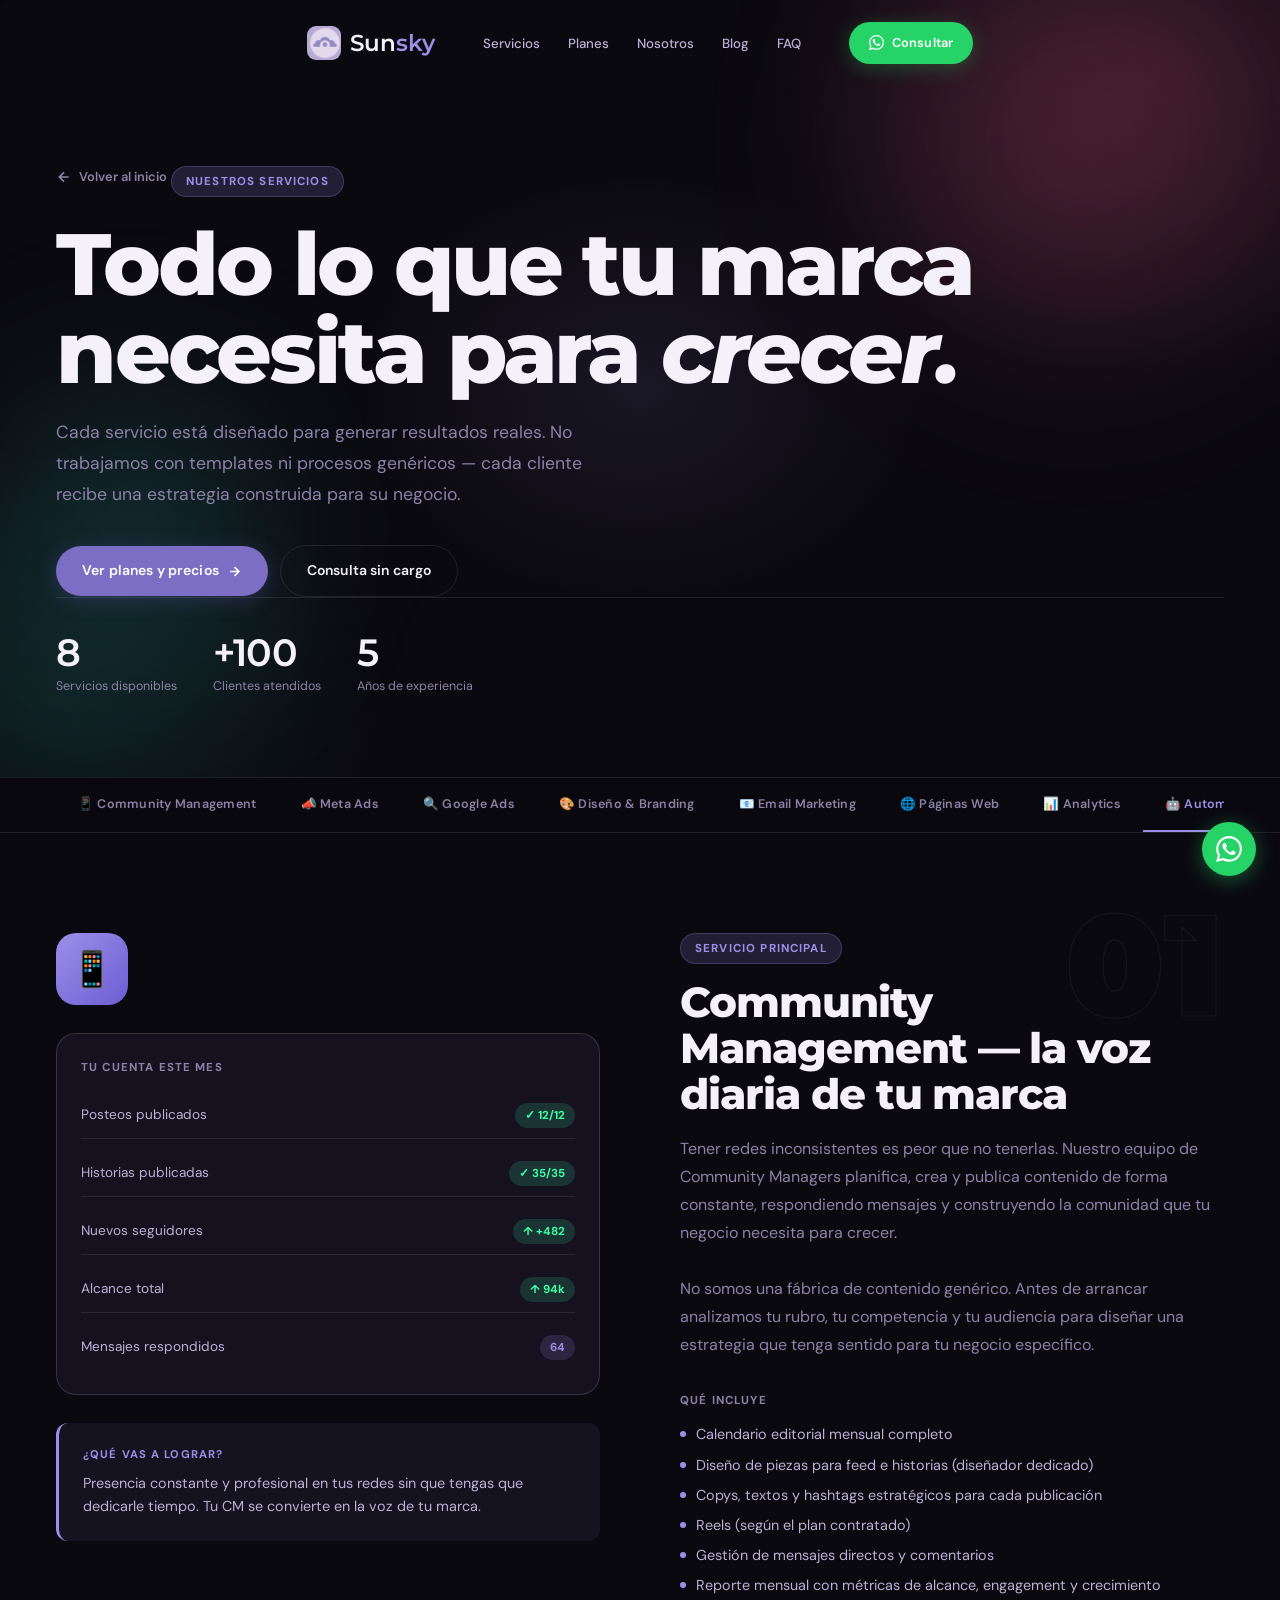
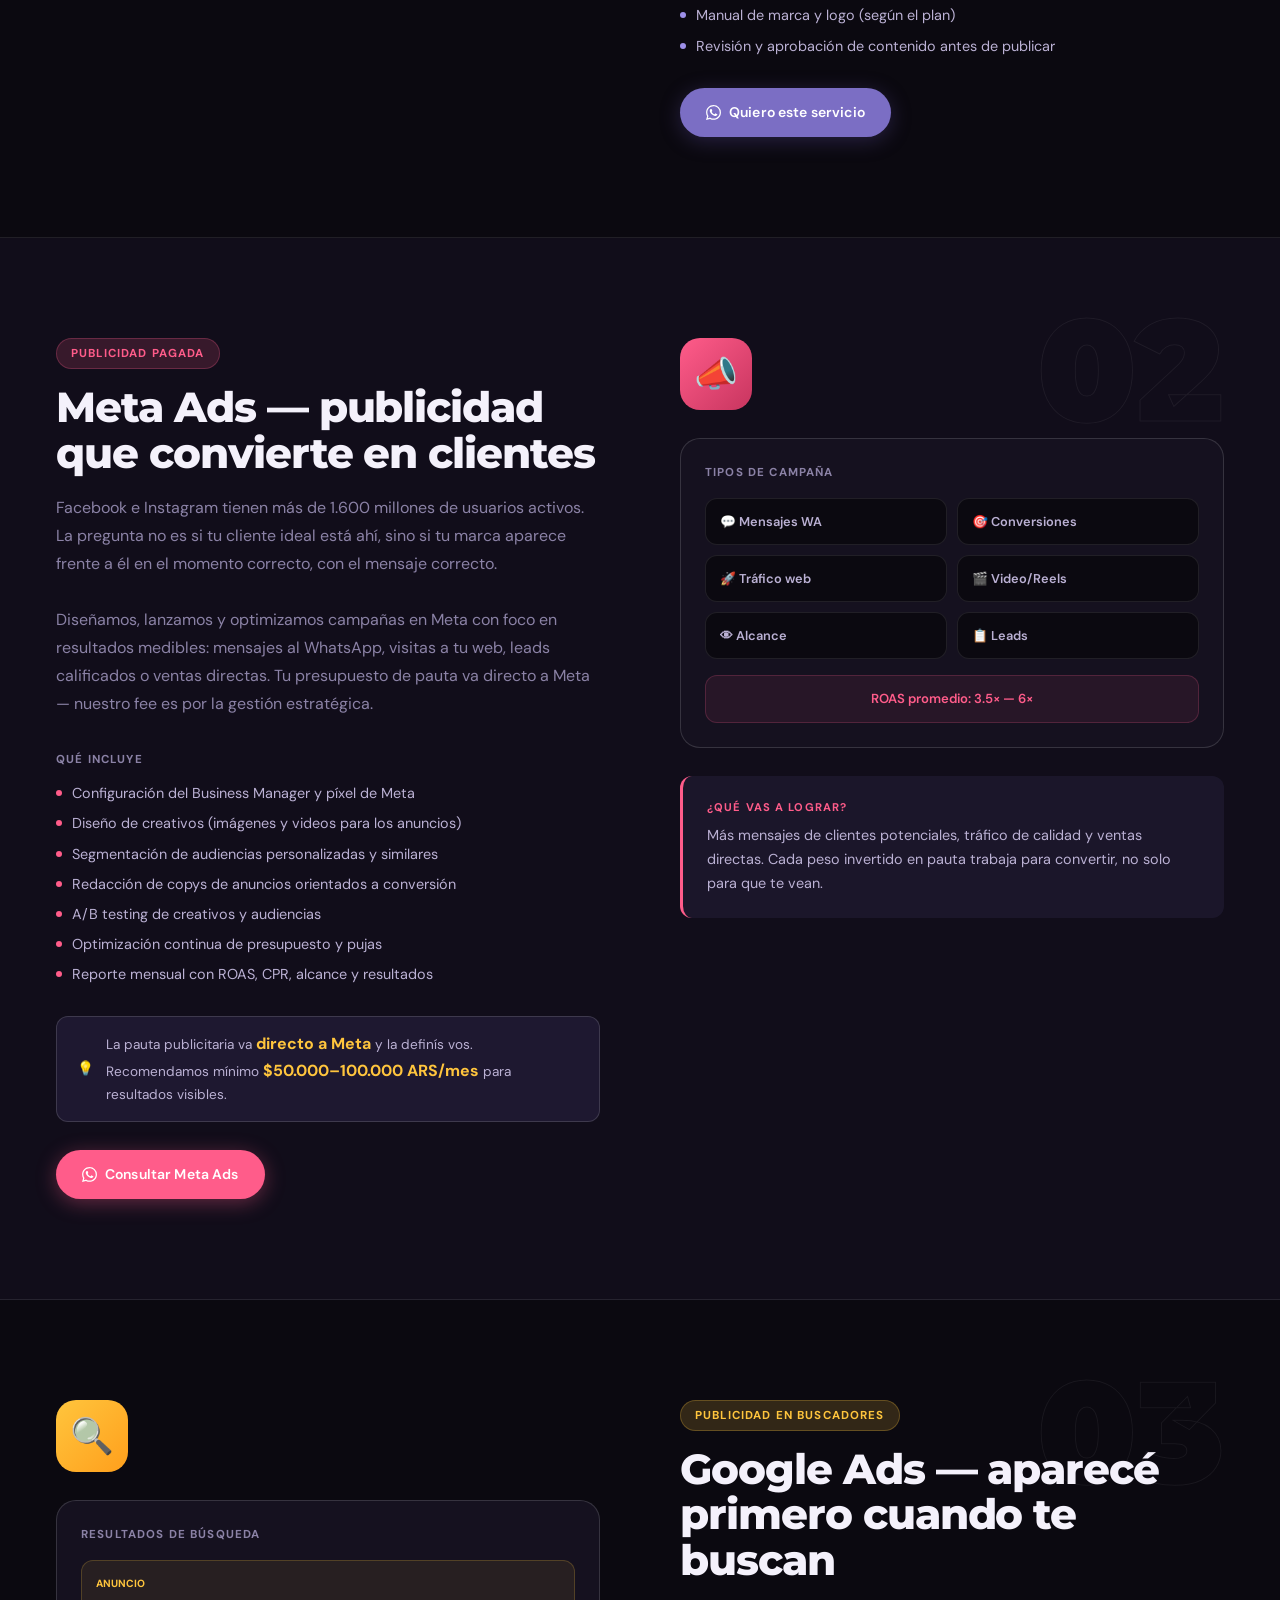
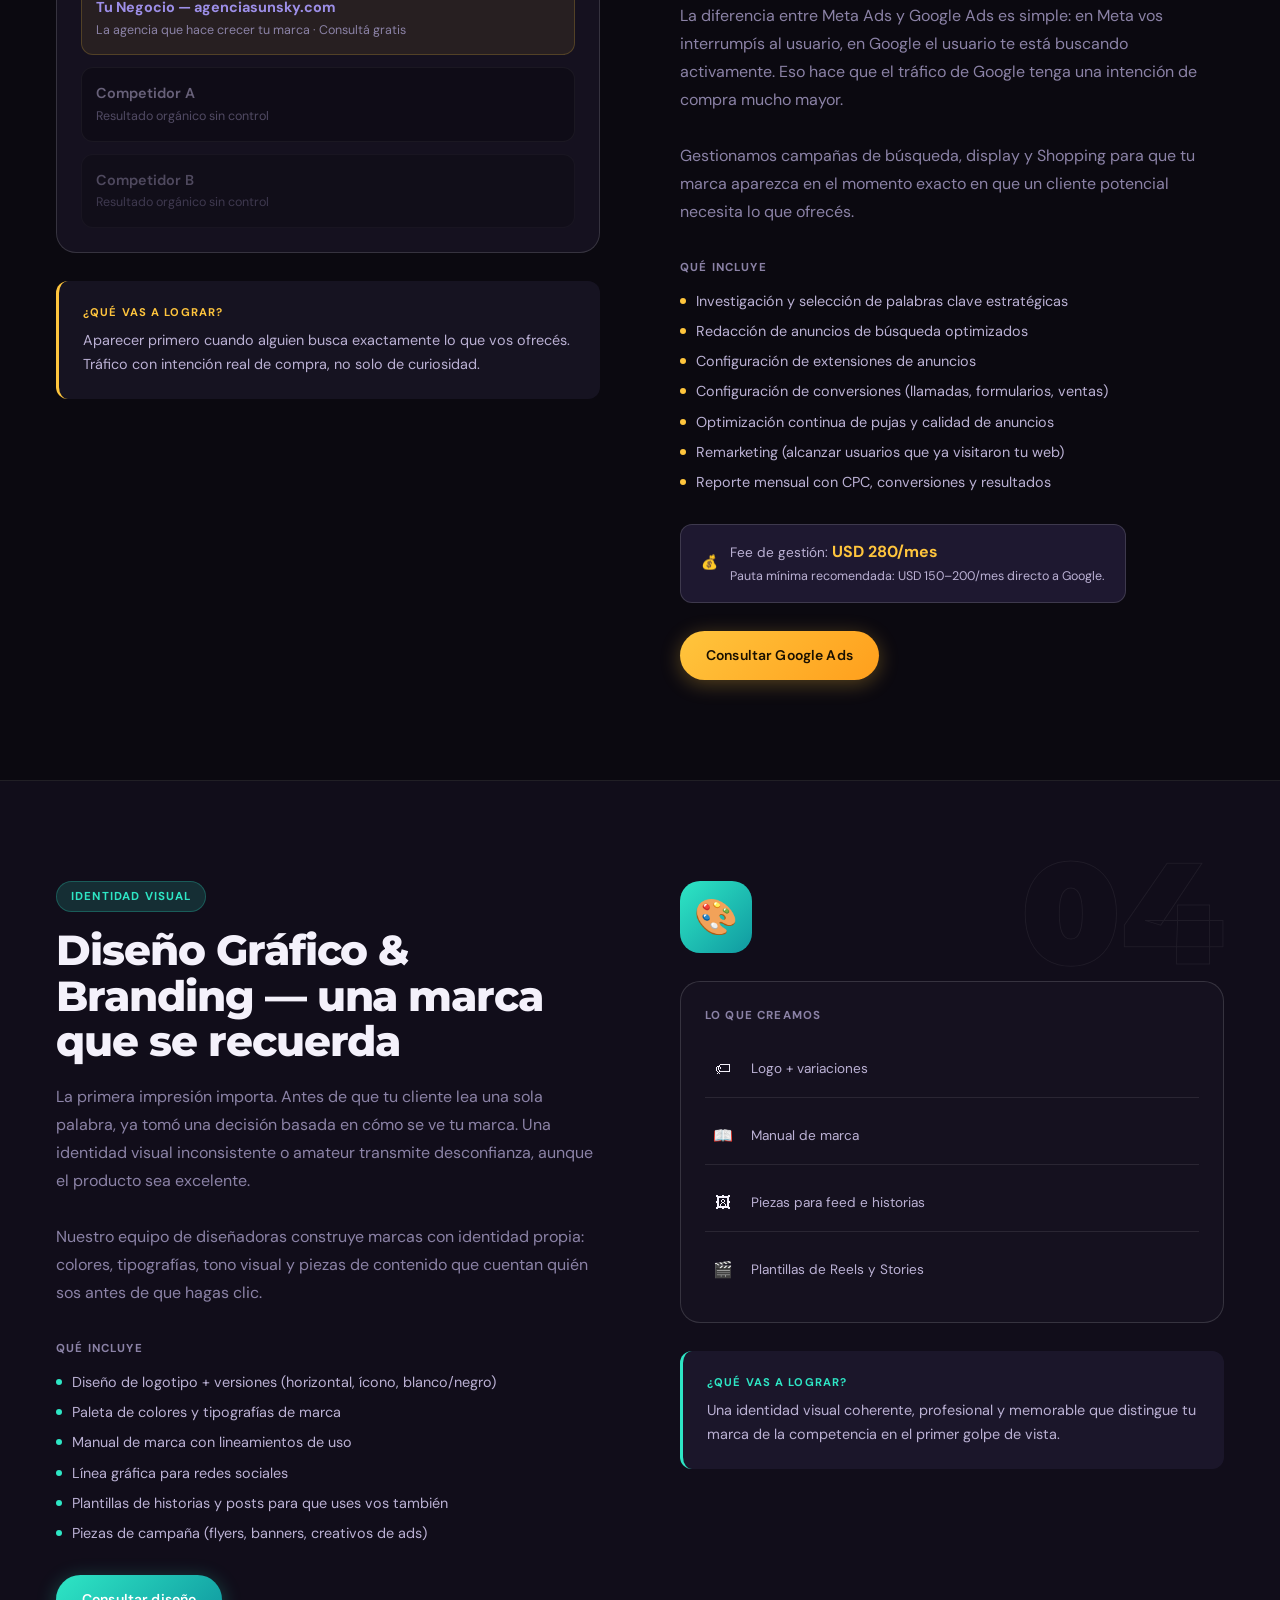
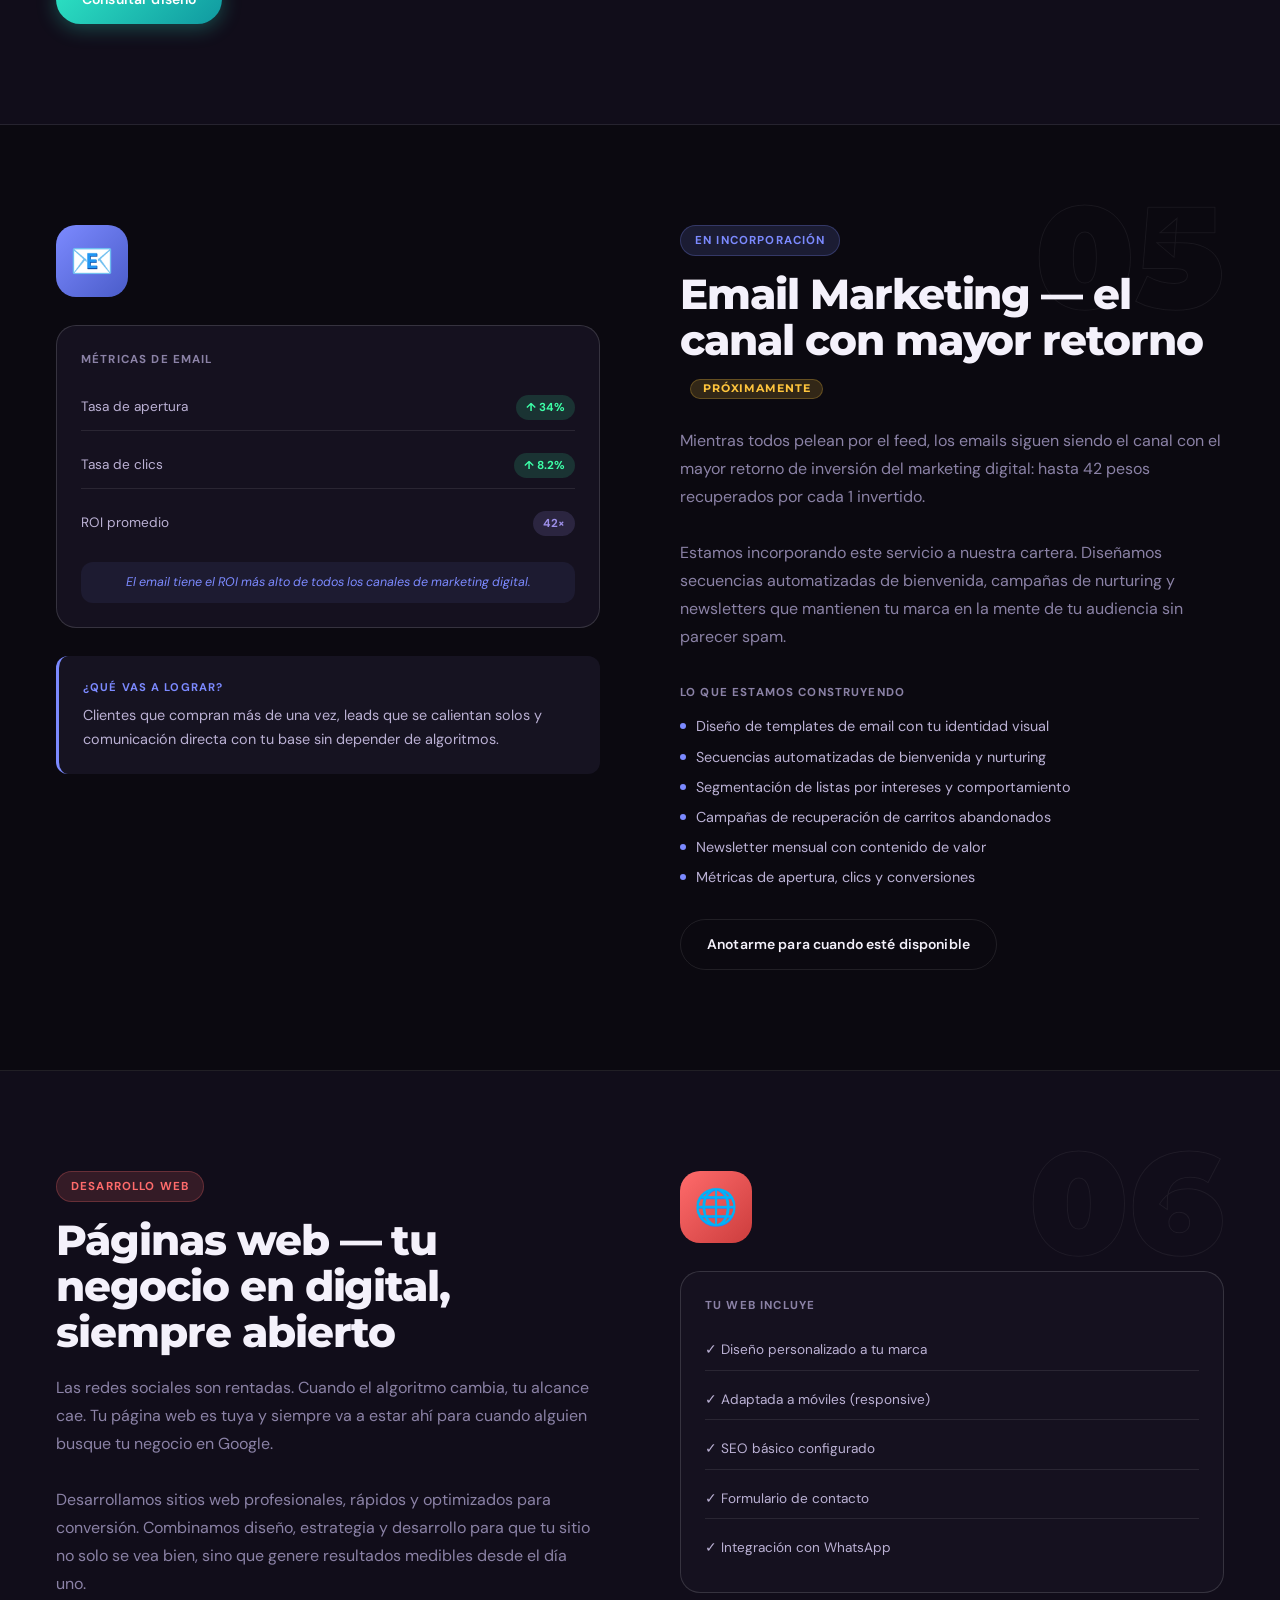
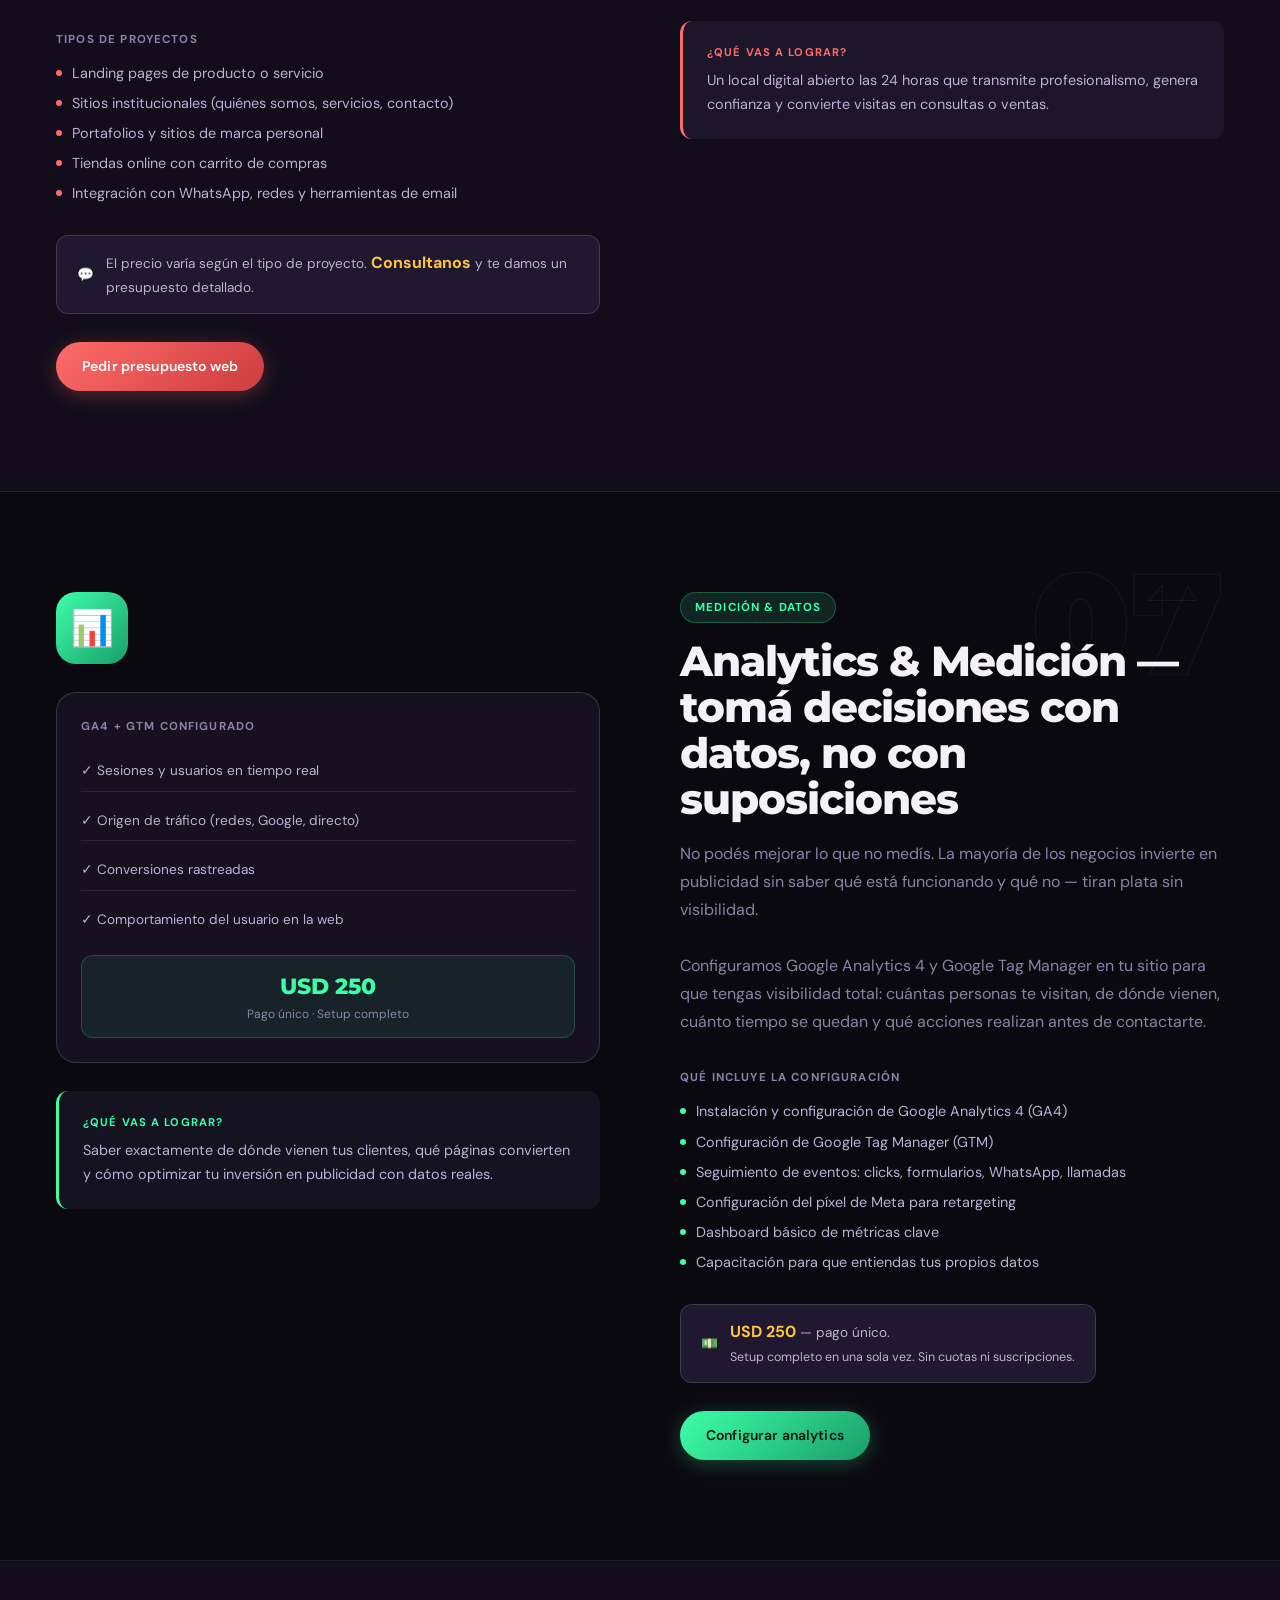
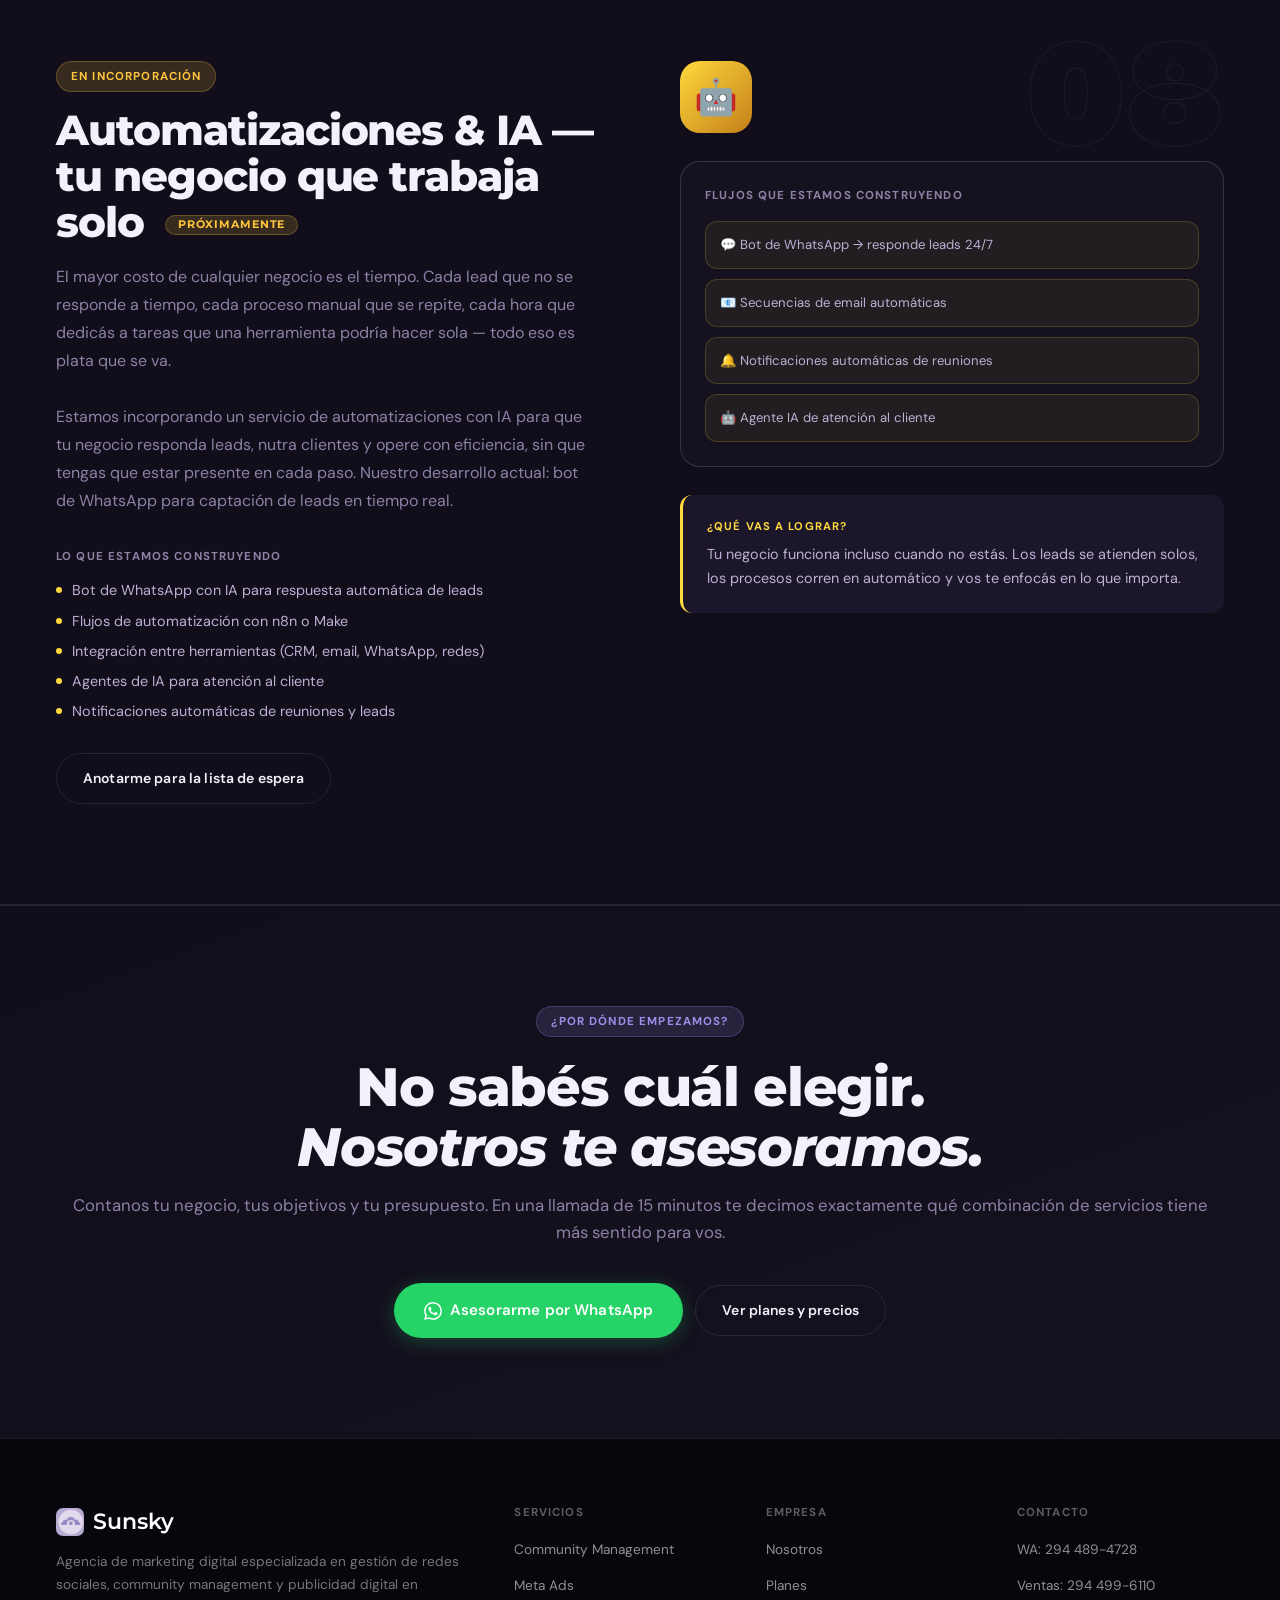
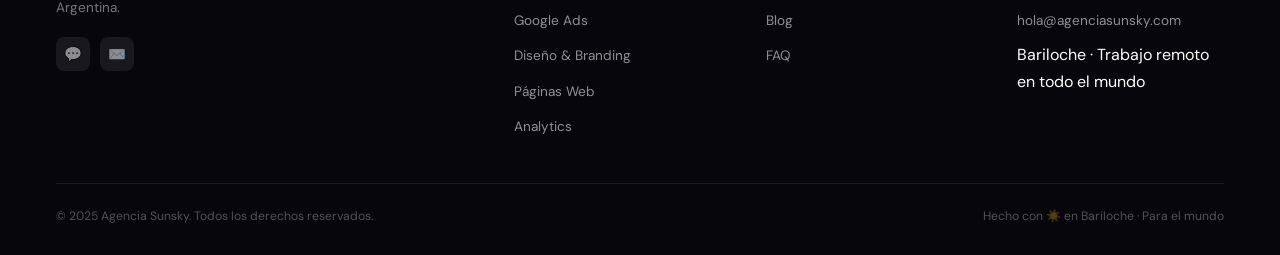
==== servicios/index.html @ 45b51a5e "Fix URL limpia: servicios.html → servicios/index.html Estructura de carpeta para que /servicios func" ====
<!DOCTYPE html>
<html lang="es">
<head>
  <meta charset="UTF-8">
  <meta name="viewport" content="width=device-width, initial-scale=1.0">
  <title>Servicios | Agencia Sunsky — Marketing Digital Argentina</title>

  <meta name="description" content="Conocé en detalle todos los servicios de Agencia Sunsky: Community Management, Meta Ads, Google Ads, Diseño Gráfico, Email Marketing, Páginas Web y más. Bariloche, Argentina.">
  <meta name="robots" content="index, follow">
  <meta name="theme-color" content="#0B0910">
  <link rel="canonical" href="https://agenciasunsky.com/servicios">

  <!-- Open Graph -->
  <meta property="og:title" content="Servicios | Agencia Sunsky">
  <meta property="og:description" content="Todo lo que tu marca necesita para crecer en digital: redes, publicidad, diseño, analytics y más.">
  <meta property="og:type" content="website">
  <meta property="og:url" content="https://agenciasunsky.com/servicios">

  <!-- Fuentes -->
  <link rel="preconnect" href="https://fonts.googleapis.com">
  <link rel="preconnect" href="https://fonts.gstatic.com" crossorigin>
  <link href="https://fonts.googleapis.com/css2?family=Montserrat:ital,wght@0,400;0,500;0,600;0,700;0,800;0,900;1,600;1,800&family=DM+Sans:opsz,wght@9..40,300;9..40,400;9..40,500;9..40,600;9..40,700&display=swap" rel="stylesheet">

  <!-- Estilos (mismo orden que index.html + servicios.css) -->
  <link rel="stylesheet" href="../css/variables.css">
  <link rel="stylesheet" href="../css/animations.css">
  <link rel="stylesheet" href="../css/components.css">
  <link rel="stylesheet" href="../css/layout.css">
  <link rel="stylesheet" href="../css/servicios.css">
</head>
<body>

  <div id="cursor"></div>


  <!-- ================================================
       NAV (igual al index)
  ================================================ -->
  <nav id="navbar" class="scrolled">
    <div class="container">
      <div class="nav-inner">

        <a href="/" class="nav-logo">
          <div class="nav-logo-icon">
            <img src="../assets/img/logo-icono.png" alt="Sunsky logo" width="34" height="34">
          </div>
          <span>Sun<em>sky</em></span>
        </a>

        <ul class="nav-links">
          <li><a href="/#servicios">Servicios</a></li>
          <li><a href="/#planes">Planes</a></li>
          <li><a href="/#nosotros">Nosotros</a></li>
          <li><a href="/#blog">Blog</a></li>
          <li><a href="/#faq">FAQ</a></li>
        </ul>

        <a href="https://wa.me/542944996110?text=Hola!%20Quiero%20consultar%20sobre%20los%20servicios%20de%20Sunsky."
           class="btn btn-wa btn-sm nav-cta">
          <svg width="15" height="15" viewBox="0 0 24 24" fill="currentColor" aria-hidden="true"><path d="M17.472 14.382c-.297-.149-1.758-.867-2.03-.967-.273-.099-.471-.148-.67.15-.197.297-.767.966-.94 1.164-.173.199-.347.223-.644.075-.297-.15-1.255-.463-2.39-1.475-.883-.788-1.48-1.761-1.653-2.059-.173-.297-.018-.458.13-.606.134-.133.298-.347.446-.52.149-.174.198-.298.298-.497.099-.198.05-.371-.025-.52-.075-.149-.669-1.612-.916-2.207-.242-.579-.487-.5-.669-.51-.173-.008-.371-.01-.57-.01-.198 0-.52.074-.792.372-.272.297-1.04 1.016-1.04 2.479 0 1.462 1.065 2.875 1.213 3.074.149.198 2.096 3.2 5.077 4.487.709.306 1.262.489 1.694.625.712.227 1.36.195 1.871.118.571-.085 1.758-.719 2.006-1.413.248-.694.248-1.289.173-1.413-.074-.124-.272-.198-.57-.347m-5.421 7.403h-.004a9.87 9.87 0 01-5.031-1.378l-.361-.214-3.741.982.998-3.648-.235-.374a9.86 9.86 0 01-1.51-5.26c.001-5.45 4.436-9.884 9.888-9.884 2.64 0 5.122 1.03 6.988 2.898a9.825 9.825 0 012.893 6.994c-.003 5.45-4.437 9.884-9.885 9.884m8.413-18.297A11.815 11.815 0 0012.05 0C5.495 0 .16 5.335.157 11.892c0 2.096.547 4.142 1.588 5.945L.057 24l6.305-1.654a11.882 11.882 0 005.683 1.448h.005c6.554 0 11.89-5.335 11.893-11.893a11.821 11.821 0 00-3.48-8.413z"/></svg>
          Consultar
        </a>

        <button class="hamburger" id="hamburger" aria-label="Abrir menú">
          <span></span><span></span><span></span>
        </button>

      </div>
    </div>
  </nav>

  <div class="mobile-menu" id="mobileMenu">
    <a href="/#servicios" onclick="closeMobile()">Servicios</a>
    <a href="/#planes"    onclick="closeMobile()">Planes</a>
    <a href="/#nosotros"  onclick="closeMobile()">Nosotros</a>
    <a href="/#blog"      onclick="closeMobile()">Blog</a>
    <a href="/#faq"       onclick="closeMobile()">FAQ</a>
    <a href="https://wa.me/542944996110" class="btn btn-wa" style="justify-content:center;margin-top:8px;">WhatsApp</a>
  </div>


  <!-- ================================================
       HERO DE SERVICIOS
  ================================================ -->
  <section class="servicios-hero">
    <div class="servicios-hero-mesh"></div>
    <div class="orb orb-a"></div>
    <div class="orb orb-b"></div>

    <div class="container">
      <a href="/" class="servicios-hero-back">
        <svg width="16" height="16" viewBox="0 0 24 24" fill="none" stroke="currentColor" stroke-width="2.5"><path d="M19 12H5M12 19l-7-7 7-7"/></svg>
        Volver al inicio
      </a>

      <span class="tag tag-purple reveal">Nuestros servicios</span>
      <h1 class="reveal d1">
        Todo lo que tu marca<br>
        necesita para <em>crecer.</em>
      </h1>
      <p class="reveal d2">
        Cada servicio está diseñado para generar resultados reales. No trabajamos con templates ni procesos genéricos — cada cliente recibe una estrategia construida para su negocio.
      </p>
      <div class="hero-actions reveal d3">
        <a href="/#planes" class="btn btn-primary">
          Ver planes y precios
          <svg width="15" height="15" viewBox="0 0 24 24" fill="none" stroke="currentColor" stroke-width="2.5"><path d="M5 12h14M12 5l7 7-7 7"/></svg>
        </a>
        <a href="https://wa.me/542944996110?text=Hola!%20Quiero%20consultar%20sobre%20los%20servicios%20de%20Sunsky."
           class="btn btn-ghost">Consulta sin cargo</a>
      </div>

      <div class="servicios-hero-stats reveal d4">
        <div>
          <div class="stat-num serif">8</div>
          <div class="stat-label">Servicios disponibles</div>
        </div>
        <div>
          <div class="stat-num serif">+100</div>
          <div class="stat-label">Clientes atendidos</div>
        </div>
        <div>
          <div class="stat-num serif">5</div>
          <div class="stat-label">Años de experiencia</div>
        </div>
      </div>
    </div>
  </section>


  <!-- ================================================
       NAV STICKY DE SERVICIOS
  ================================================ -->
  <div class="servicios-nav" id="serviciosNav">
    <div class="container">
      <div class="servicios-nav-inner">
        <a href="#community-management" class="s-nav-link active">📱 Community Management</a>
        <a href="#meta-ads"             class="s-nav-link">📣 Meta Ads</a>
        <a href="#google-ads"           class="s-nav-link">🔍 Google Ads</a>
        <a href="#diseno"               class="s-nav-link">🎨 Diseño & Branding</a>
        <a href="#email-marketing"      class="s-nav-link">📧 Email Marketing</a>
        <a href="#paginas-web"          class="s-nav-link">🌐 Páginas Web</a>
        <a href="#analytics"            class="s-nav-link">📊 Analytics</a>
        <a href="#automatizaciones"     class="s-nav-link">🤖 Automatizaciones</a>
      </div>
    </div>
  </div>


  <!-- ================================================
       01 — COMMUNITY MANAGEMENT
  ================================================ -->
  <section class="servicio-section" id="community-management">
    <div class="servicio-num">01</div>
    <div class="container">
      <div class="servicio-grid">

        <!-- Visual izquierda -->
        <div class="servicio-visual reveal">
          <div class="servicio-icon-wrap icon-cm">📱</div>

          <!-- Mini dashboard decorativo -->
          <div style="background:var(--surface);border:1px solid var(--border-2);border-radius:var(--r);padding:24px;margin-top:0;">
            <div style="font-size:.72rem;font-weight:700;letter-spacing:.1em;text-transform:uppercase;color:var(--soft);margin-bottom:16px;">Tu cuenta este mes</div>
            <div style="display:flex;flex-direction:column;gap:12px;">
              <div style="display:flex;justify-content:space-between;align-items:center;padding:10px 0;border-bottom:1px solid var(--border);">
                <span style="font-size:.85rem;color:var(--mid);">Posteos publicados</span>
                <span class="badge badge-green">✓ 12/12</span>
              </div>
              <div style="display:flex;justify-content:space-between;align-items:center;padding:10px 0;border-bottom:1px solid var(--border);">
                <span style="font-size:.85rem;color:var(--mid);">Historias publicadas</span>
                <span class="badge badge-green">✓ 35/35</span>
              </div>
              <div style="display:flex;justify-content:space-between;align-items:center;padding:10px 0;border-bottom:1px solid var(--border);">
                <span style="font-size:.85rem;color:var(--mid);">Nuevos seguidores</span>
                <span class="badge badge-green">↑ +482</span>
              </div>
              <div style="display:flex;justify-content:space-between;align-items:center;padding:10px 0;border-bottom:1px solid var(--border);">
                <span style="font-size:.85rem;color:var(--mid);">Alcance total</span>
                <span class="badge badge-green">↑ 94k</span>
              </div>
              <div style="display:flex;justify-content:space-between;align-items:center;padding:10px 0;">
                <span style="font-size:.85rem;color:var(--mid);">Mensajes respondidos</span>
                <span class="badge badge-purple">64</span>
              </div>
            </div>
          </div>

          <div class="servicio-resultado">
            <div class="sr-label">¿Qué vas a lograr?</div>
            <p>Presencia constante y profesional en tus redes sin que tengas que dedicarle tiempo. Tu CM se convierte en la voz de tu marca.</p>
          </div>
        </div>

        <!-- Contenido derecha -->
        <div class="servicio-content reveal d1">
          <span class="tag tag-purple servicio-tag">Servicio principal</span>
          <h2>Community Management — la voz diaria de tu marca</h2>
          <p class="servicio-desc">
            Tener redes inconsistentes es peor que no tenerlas. Nuestro equipo de Community Managers planifica, crea y publica contenido de forma constante, respondiendo mensajes y construyendo la comunidad que tu negocio necesita para crecer.
            <br><br>
            No somos una fábrica de contenido genérico. Antes de arrancar analizamos tu rubro, tu competencia y tu audiencia para diseñar una estrategia que tenga sentido para tu negocio específico.
          </p>

          <div class="servicio-incluye">
            <h4>Qué incluye</h4>
            <ul class="incluye-list">
              <li class="incluye-item"><div class="incluye-dot" style="background:var(--purple);"></div>Calendario editorial mensual completo</li>
              <li class="incluye-item"><div class="incluye-dot" style="background:var(--purple);"></div>Diseño de piezas para feed e historias (diseñador dedicado)</li>
              <li class="incluye-item"><div class="incluye-dot" style="background:var(--purple);"></div>Copys, textos y hashtags estratégicos para cada publicación</li>
              <li class="incluye-item"><div class="incluye-dot" style="background:var(--purple);"></div>Reels (según el plan contratado)</li>
              <li class="incluye-item"><div class="incluye-dot" style="background:var(--purple);"></div>Gestión de mensajes directos y comentarios</li>
              <li class="incluye-item"><div class="incluye-dot" style="background:var(--purple);"></div>Reporte mensual con métricas de alcance, engagement y crecimiento</li>
              <li class="incluye-item"><div class="incluye-dot" style="background:var(--purple);"></div>Manual de marca y logo (según el plan)</li>
              <li class="incluye-item"><div class="incluye-dot" style="background:var(--purple);"></div>Revisión y aprobación de contenido antes de publicar</li>
            </ul>
          </div>

          <a href="https://wa.me/542944996110?text=Hola!%20Me%20interesa%20el%20servicio%20de%20Community%20Management.%20%C2%BFPodemos%20hablar%3F"
             class="btn btn-primary">
            <svg width="15" height="15" viewBox="0 0 24 24" fill="currentColor"><path d="M17.472 14.382c-.297-.149-1.758-.867-2.03-.967-.273-.099-.471-.148-.67.15-.197.297-.767.966-.94 1.164-.173.199-.347.223-.644.075-.297-.15-1.255-.463-2.39-1.475-.883-.788-1.48-1.761-1.653-2.059-.173-.297-.018-.458.13-.606.134-.133.298-.347.446-.52.149-.174.198-.298.298-.497.099-.198.05-.371-.025-.52-.075-.149-.669-1.612-.916-2.207-.242-.579-.487-.5-.669-.51-.173-.008-.371-.01-.57-.01-.198 0-.52.074-.792.372-.272.297-1.04 1.016-1.04 2.479 0 1.462 1.065 2.875 1.213 3.074.149.198 2.096 3.2 5.077 4.487.709.306 1.262.489 1.694.625.712.227 1.36.195 1.871.118.571-.085 1.758-.719 2.006-1.413.248-.694.248-1.289.173-1.413-.074-.124-.272-.198-.57-.347m-5.421 7.403h-.004a9.87 9.87 0 01-5.031-1.378l-.361-.214-3.741.982.998-3.648-.235-.374a9.86 9.86 0 01-1.51-5.26c.001-5.45 4.436-9.884 9.888-9.884 2.64 0 5.122 1.03 6.988 2.898a9.825 9.825 0 012.893 6.994c-.003 5.45-4.437 9.884-9.885 9.884m8.413-18.297A11.815 11.815 0 0012.05 0C5.495 0 .16 5.335.157 11.892c0 2.096.547 4.142 1.588 5.945L.057 24l6.305-1.654a11.882 11.882 0 005.683 1.448h.005c6.554 0 11.89-5.335 11.893-11.893a11.821 11.821 0 00-3.48-8.413z"/></svg>
            Quiero este servicio
          </a>
        </div>
      </div>
    </div>
  </section>


  <!-- ================================================
       02 — META ADS
  ================================================ -->
  <section class="servicio-section" id="meta-ads" style="background:var(--bg-2);">
    <div class="servicio-num">02</div>
    <div class="container">
      <div class="servicio-grid reverse">

        <div class="servicio-visual reveal">
          <div class="servicio-icon-wrap icon-meta">📣</div>

          <!-- Tipos de campañas decorativo -->
          <div style="background:var(--surface);border:1px solid var(--border-2);border-radius:var(--r);padding:24px;">
            <div style="font-size:.72rem;font-weight:700;letter-spacing:.1em;text-transform:uppercase;color:var(--soft);margin-bottom:16px;">Tipos de campaña</div>
            <div style="display:grid;grid-template-columns:1fr 1fr;gap:10px;">
              <div style="padding:12px 14px;background:var(--bg);border:1px solid var(--border);border-radius:var(--rs);font-size:.8rem;font-weight:600;color:var(--mid);">💬 Mensajes WA</div>
              <div style="padding:12px 14px;background:var(--bg);border:1px solid var(--border);border-radius:var(--rs);font-size:.8rem;font-weight:600;color:var(--mid);">🎯 Conversiones</div>
              <div style="padding:12px 14px;background:var(--bg);border:1px solid var(--border);border-radius:var(--rs);font-size:.8rem;font-weight:600;color:var(--mid);">🚀 Tráfico web</div>
              <div style="padding:12px 14px;background:var(--bg);border:1px solid var(--border);border-radius:var(--rs);font-size:.8rem;font-weight:600;color:var(--mid);">🎬 Video/Reels</div>
              <div style="padding:12px 14px;background:var(--bg);border:1px solid var(--border);border-radius:var(--rs);font-size:.8rem;font-weight:600;color:var(--mid);">👁 Alcance</div>
              <div style="padding:12px 14px;background:var(--bg);border:1px solid var(--border);border-radius:var(--rs);font-size:.8rem;font-weight:600;color:var(--mid);">📋 Leads</div>
            </div>
            <div style="margin-top:16px;padding:12px;background:rgba(255,92,138,.08);border:1px solid rgba(255,92,138,.2);border-radius:var(--rs);font-size:.82rem;color:var(--rose);text-align:center;font-weight:600;">ROAS promedio: 3.5× — 6×</div>
          </div>

          <div class="servicio-resultado" style="border-left-color:var(--rose);">
            <div class="sr-label" style="color:var(--rose);">¿Qué vas a lograr?</div>
            <p>Más mensajes de clientes potenciales, tráfico de calidad y ventas directas. Cada peso invertido en pauta trabaja para convertir, no solo para que te vean.</p>
          </div>
        </div>

        <div class="servicio-content reveal d1">
          <span class="tag tag-rose servicio-tag">Publicidad pagada</span>
          <h2>Meta Ads — publicidad que convierte en clientes</h2>
          <p class="servicio-desc">
            Facebook e Instagram tienen más de 1.600 millones de usuarios activos. La pregunta no es si tu cliente ideal está ahí, sino si tu marca aparece frente a él en el momento correcto, con el mensaje correcto.
            <br><br>
            Diseñamos, lanzamos y optimizamos campañas en Meta con foco en resultados medibles: mensajes al WhatsApp, visitas a tu web, leads calificados o ventas directas. Tu presupuesto de pauta va directo a Meta — nuestro fee es por la gestión estratégica.
          </p>

          <div class="servicio-incluye">
            <h4>Qué incluye</h4>
            <ul class="incluye-list">
              <li class="incluye-item"><div class="incluye-dot" style="background:var(--rose);"></div>Configuración del Business Manager y píxel de Meta</li>
              <li class="incluye-item"><div class="incluye-dot" style="background:var(--rose);"></div>Diseño de creativos (imágenes y videos para los anuncios)</li>
              <li class="incluye-item"><div class="incluye-dot" style="background:var(--rose);"></div>Segmentación de audiencias personalizadas y similares</li>
              <li class="incluye-item"><div class="incluye-dot" style="background:var(--rose);"></div>Redacción de copys de anuncios orientados a conversión</li>
              <li class="incluye-item"><div class="incluye-dot" style="background:var(--rose);"></div>A/B testing de creativos y audiencias</li>
              <li class="incluye-item"><div class="incluye-dot" style="background:var(--rose);"></div>Optimización continua de presupuesto y pujas</li>
              <li class="incluye-item"><div class="incluye-dot" style="background:var(--rose);"></div>Reporte mensual con ROAS, CPR, alcance y resultados</li>
            </ul>
          </div>

          <div class="servicio-precio">
            <span>💡</span>
            <span>La pauta publicitaria va <strong>directo a Meta</strong> y la definís vos. Recomendamos mínimo <strong>$50.000–100.000 ARS/mes</strong> para resultados visibles.</span>
          </div>

          <a href="https://wa.me/542944996110?text=Hola!%20Quiero%20consultar%20sobre%20Meta%20Ads%20con%20Sunsky."
             class="btn btn-primary" style="background:var(--rose);box-shadow:0 4px 20px rgba(255,92,138,.35);">
            <svg width="15" height="15" viewBox="0 0 24 24" fill="currentColor"><path d="M17.472 14.382c-.297-.149-1.758-.867-2.03-.967-.273-.099-.471-.148-.67.15-.197.297-.767.966-.94 1.164-.173.199-.347.223-.644.075-.297-.15-1.255-.463-2.39-1.475-.883-.788-1.48-1.761-1.653-2.059-.173-.297-.018-.458.13-.606.134-.133.298-.347.446-.52.149-.174.198-.298.298-.497.099-.198.05-.371-.025-.52-.075-.149-.669-1.612-.916-2.207-.242-.579-.487-.5-.669-.51-.173-.008-.371-.01-.57-.01-.198 0-.52.074-.792.372-.272.297-1.04 1.016-1.04 2.479 0 1.462 1.065 2.875 1.213 3.074.149.198 2.096 3.2 5.077 4.487.709.306 1.262.489 1.694.625.712.227 1.36.195 1.871.118.571-.085 1.758-.719 2.006-1.413.248-.694.248-1.289.173-1.413-.074-.124-.272-.198-.57-.347m-5.421 7.403h-.004a9.87 9.87 0 01-5.031-1.378l-.361-.214-3.741.982.998-3.648-.235-.374a9.86 9.86 0 01-1.51-5.26c.001-5.45 4.436-9.884 9.888-9.884 2.64 0 5.122 1.03 6.988 2.898a9.825 9.825 0 012.893 6.994c-.003 5.45-4.437 9.884-9.885 9.884m8.413-18.297A11.815 11.815 0 0012.05 0C5.495 0 .16 5.335.157 11.892c0 2.096.547 4.142 1.588 5.945L.057 24l6.305-1.654a11.882 11.882 0 005.683 1.448h.005c6.554 0 11.89-5.335 11.893-11.893a11.821 11.821 0 00-3.48-8.413z"/></svg>
            Consultar Meta Ads
          </a>
        </div>
      </div>
    </div>
  </section>


  <!-- ================================================
       03 — GOOGLE ADS
  ================================================ -->
  <section class="servicio-section" id="google-ads">
    <div class="servicio-num">03</div>
    <div class="container">
      <div class="servicio-grid">

        <div class="servicio-visual reveal">
          <div class="servicio-icon-wrap icon-google">🔍</div>

          <div style="background:var(--surface);border:1px solid var(--border-2);border-radius:var(--r);padding:24px;">
            <div style="font-size:.72rem;font-weight:700;letter-spacing:.1em;text-transform:uppercase;color:var(--soft);margin-bottom:16px;">Resultados de búsqueda</div>
            <div style="display:flex;flex-direction:column;gap:12px;">
              <div style="padding:14px;background:rgba(255,197,61,.08);border:1px solid rgba(255,197,61,.2);border-radius:var(--rs);">
                <div style="font-size:.65rem;color:var(--gold);font-weight:700;margin-bottom:4px;">ANUNCIO</div>
                <div style="font-size:.9rem;font-weight:700;color:var(--purple);">Tu Negocio — agenciasunsky.com</div>
                <div style="font-size:.78rem;color:var(--soft);margin-top:2px);">La agencia que hace crecer tu marca · Consultá gratis</div>
              </div>
              <div style="padding:14px;background:var(--bg);border:1px solid var(--border);border-radius:var(--rs);opacity:.5;">
                <div style="font-size:.9rem;font-weight:600;color:var(--mid);">Competidor A</div>
                <div style="font-size:.78rem;color:var(--soft);">Resultado orgánico sin control</div>
              </div>
              <div style="padding:14px;background:var(--bg);border:1px solid var(--border);border-radius:var(--rs);opacity:.35;">
                <div style="font-size:.9rem;font-weight:600;color:var(--mid);">Competidor B</div>
                <div style="font-size:.78rem;color:var(--soft);">Resultado orgánico sin control</div>
              </div>
            </div>
          </div>

          <div class="servicio-resultado" style="border-left-color:var(--gold);">
            <div class="sr-label" style="color:var(--gold);">¿Qué vas a lograr?</div>
            <p>Aparecer primero cuando alguien busca exactamente lo que vos ofrecés. Tráfico con intención real de compra, no solo de curiosidad.</p>
          </div>
        </div>

        <div class="servicio-content reveal d1">
          <span class="tag tag-sage servicio-tag" style="background:var(--t-gold);color:var(--gold);border-color:rgba(255,197,61,.25);">Publicidad en buscadores</span>
          <h2>Google Ads — aparecé primero cuando te buscan</h2>
          <p class="servicio-desc">
            La diferencia entre Meta Ads y Google Ads es simple: en Meta vos interrumpís al usuario, en Google el usuario te está buscando activamente. Eso hace que el tráfico de Google tenga una intención de compra mucho mayor.
            <br><br>
            Gestionamos campañas de búsqueda, display y Shopping para que tu marca aparezca en el momento exacto en que un cliente potencial necesita lo que ofrecés.
          </p>

          <div class="servicio-incluye">
            <h4>Qué incluye</h4>
            <ul class="incluye-list">
              <li class="incluye-item"><div class="incluye-dot" style="background:var(--gold);"></div>Investigación y selección de palabras clave estratégicas</li>
              <li class="incluye-item"><div class="incluye-dot" style="background:var(--gold);"></div>Redacción de anuncios de búsqueda optimizados</li>
              <li class="incluye-item"><div class="incluye-dot" style="background:var(--gold);"></div>Configuración de extensiones de anuncios</li>
              <li class="incluye-item"><div class="incluye-dot" style="background:var(--gold);"></div>Configuración de conversiones (llamadas, formularios, ventas)</li>
              <li class="incluye-item"><div class="incluye-dot" style="background:var(--gold);"></div>Optimización continua de pujas y calidad de anuncios</li>
              <li class="incluye-item"><div class="incluye-dot" style="background:var(--gold);"></div>Remarketing (alcanzar usuarios que ya visitaron tu web)</li>
              <li class="incluye-item"><div class="incluye-dot" style="background:var(--gold);"></div>Reporte mensual con CPC, conversiones y resultados</li>
            </ul>
          </div>

          <div class="servicio-precio">
            <span>💰</span>
            <div>
              Fee de gestión: <strong>USD 280/mes</strong><br>
              <span style="font-size:.78rem;">Pauta mínima recomendada: USD 150–200/mes directo a Google.</span>
            </div>
          </div>

          <a href="https://wa.me/542944996110?text=Hola!%20Quiero%20consultar%20sobre%20Google%20Ads%20con%20Sunsky."
             class="btn btn-primary" style="background:linear-gradient(135deg,#FFC53D,#FF9F1C);color:#1A1000;box-shadow:0 4px 20px rgba(255,197,61,.3);">
            Consultar Google Ads
          </a>
        </div>
      </div>
    </div>
  </section>


  <!-- ================================================
       04 — DISEÑO GRÁFICO & BRANDING
  ================================================ -->
  <section class="servicio-section" id="diseno" style="background:var(--bg-2);">
    <div class="servicio-num">04</div>
    <div class="container">
      <div class="servicio-grid reverse">

        <div class="servicio-visual reveal">
          <div class="servicio-icon-wrap icon-design">🎨</div>

          <div style="background:var(--surface);border:1px solid var(--border-2);border-radius:var(--r);padding:24px;">
            <div style="font-size:.72rem;font-weight:700;letter-spacing:.1em;text-transform:uppercase;color:var(--soft);margin-bottom:16px;">Lo que creamos</div>
            <div style="display:flex;flex-direction:column;gap:10px;">
              <div style="display:flex;align-items:center;gap:10px;padding:10px 0;border-bottom:1px solid var(--border);">
                <div style="width:36px;height:36px;border-radius:8px;background:var(--icon-design);display:flex;align-items:center;justify-content:center;font-size:1rem;flex-shrink:0;">🏷</div>
                <span style="font-size:.85rem;color:var(--mid);">Logo + variaciones</span>
              </div>
              <div style="display:flex;align-items:center;gap:10px;padding:10px 0;border-bottom:1px solid var(--border);">
                <div style="width:36px;height:36px;border-radius:8px;background:var(--icon-design);display:flex;align-items:center;justify-content:center;font-size:1rem;flex-shrink:0;">📖</div>
                <span style="font-size:.85rem;color:var(--mid);">Manual de marca</span>
              </div>
              <div style="display:flex;align-items:center;gap:10px;padding:10px 0;border-bottom:1px solid var(--border);">
                <div style="width:36px;height:36px;border-radius:8px;background:var(--icon-design);display:flex;align-items:center;justify-content:center;font-size:1rem;flex-shrink:0;">🖼</div>
                <span style="font-size:.85rem;color:var(--mid);">Piezas para feed e historias</span>
              </div>
              <div style="display:flex;align-items:center;gap:10px;padding:10px 0;">
                <div style="width:36px;height:36px;border-radius:8px;background:var(--icon-design);display:flex;align-items:center;justify-content:center;font-size:1rem;flex-shrink:0;">🎬</div>
                <span style="font-size:.85rem;color:var(--mid);">Plantillas de Reels y Stories</span>
              </div>
            </div>
          </div>

          <div class="servicio-resultado" style="border-left-color:var(--teal);">
            <div class="sr-label" style="color:var(--teal);">¿Qué vas a lograr?</div>
            <p>Una identidad visual coherente, profesional y memorable que distingue tu marca de la competencia en el primer golpe de vista.</p>
          </div>
        </div>

        <div class="servicio-content reveal d1">
          <span class="tag tag-sage servicio-tag">Identidad visual</span>
          <h2>Diseño Gráfico & Branding — una marca que se recuerda</h2>
          <p class="servicio-desc">
            La primera impresión importa. Antes de que tu cliente lea una sola palabra, ya tomó una decisión basada en cómo se ve tu marca. Una identidad visual inconsistente o amateur transmite desconfianza, aunque el producto sea excelente.
            <br><br>
            Nuestro equipo de diseñadoras construye marcas con identidad propia: colores, tipografías, tono visual y piezas de contenido que cuentan quién sos antes de que hagas clic.
          </p>

          <div class="servicio-incluye">
            <h4>Qué incluye</h4>
            <ul class="incluye-list">
              <li class="incluye-item"><div class="incluye-dot" style="background:var(--teal);"></div>Diseño de logotipo + versiones (horizontal, ícono, blanco/negro)</li>
              <li class="incluye-item"><div class="incluye-dot" style="background:var(--teal);"></div>Paleta de colores y tipografías de marca</li>
              <li class="incluye-item"><div class="incluye-dot" style="background:var(--teal);"></div>Manual de marca con lineamientos de uso</li>
              <li class="incluye-item"><div class="incluye-dot" style="background:var(--teal);"></div>Línea gráfica para redes sociales</li>
              <li class="incluye-item"><div class="incluye-dot" style="background:var(--teal);"></div>Plantillas de historias y posts para que uses vos también</li>
              <li class="incluye-item"><div class="incluye-dot" style="background:var(--teal);"></div>Piezas de campaña (flyers, banners, creativos de ads)</li>
            </ul>
          </div>

          <a href="https://wa.me/542944996110?text=Hola!%20Me%20interesa%20el%20servicio%20de%20dise%C3%B1o%20y%20branding%20de%20Sunsky."
             class="btn btn-primary" style="background:linear-gradient(135deg,#2EE6C5,#1099A0);box-shadow:0 4px 20px rgba(46,230,197,.3);">
            Consultar diseño
          </a>
        </div>
      </div>
    </div>
  </section>


  <!-- ================================================
       05 — EMAIL MARKETING
  ================================================ -->
  <section class="servicio-section" id="email-marketing">
    <div class="servicio-num">05</div>
    <div class="container">
      <div class="servicio-grid">

        <div class="servicio-visual reveal">
          <div class="servicio-icon-wrap icon-email">📧</div>

          <div style="background:var(--surface);border:1px solid var(--border-2);border-radius:var(--r);padding:24px;">
            <div style="font-size:.72rem;font-weight:700;letter-spacing:.1em;text-transform:uppercase;color:var(--soft);margin-bottom:16px;">Métricas de email</div>
            <div style="display:flex;flex-direction:column;gap:12px;">
              <div style="display:flex;justify-content:space-between;align-items:center;padding:10px 0;border-bottom:1px solid var(--border);">
                <span style="font-size:.85rem;color:var(--mid);">Tasa de apertura</span>
                <span class="badge badge-green">↑ 34%</span>
              </div>
              <div style="display:flex;justify-content:space-between;align-items:center;padding:10px 0;border-bottom:1px solid var(--border);">
                <span style="font-size:.85rem;color:var(--mid);">Tasa de clics</span>
                <span class="badge badge-green">↑ 8.2%</span>
              </div>
              <div style="display:flex;justify-content:space-between;align-items:center;padding:10px 0;">
                <span style="font-size:.85rem;color:var(--mid);">ROI promedio</span>
                <span class="badge badge-purple">42×</span>
              </div>
            </div>
            <div style="margin-top:16px;padding:10px;background:rgba(124,138,255,.08);border-radius:var(--rs);font-size:.78rem;color:var(--indigo);font-style:italic;text-align:center;">El email tiene el ROI más alto de todos los canales de marketing digital.</div>
          </div>

          <div class="servicio-resultado" style="border-left-color:var(--indigo);">
            <div class="sr-label" style="color:var(--indigo);">¿Qué vas a lograr?</div>
            <p>Clientes que compran más de una vez, leads que se calientan solos y comunicación directa con tu base sin depender de algoritmos.</p>
          </div>
        </div>

        <div class="servicio-content reveal d1">
          <span class="tag servicio-tag" style="background:rgba(124,138,255,.15);color:var(--indigo);border:1px solid rgba(124,138,255,.25);">En incorporación</span>
          <h2>Email Marketing — el canal con mayor retorno
            <span class="soon-tag">Próximamente</span>
          </h2>
          <p class="servicio-desc">
            Mientras todos pelean por el feed, los emails siguen siendo el canal con el mayor retorno de inversión del marketing digital: hasta 42 pesos recuperados por cada 1 invertido.
            <br><br>
            Estamos incorporando este servicio a nuestra cartera. Diseñamos secuencias automatizadas de bienvenida, campañas de nurturing y newsletters que mantienen tu marca en la mente de tu audiencia sin parecer spam.
          </p>

          <div class="servicio-incluye">
            <h4>Lo que estamos construyendo</h4>
            <ul class="incluye-list">
              <li class="incluye-item"><div class="incluye-dot" style="background:var(--indigo);"></div>Diseño de templates de email con tu identidad visual</li>
              <li class="incluye-item"><div class="incluye-dot" style="background:var(--indigo);"></div>Secuencias automatizadas de bienvenida y nurturing</li>
              <li class="incluye-item"><div class="incluye-dot" style="background:var(--indigo);"></div>Segmentación de listas por intereses y comportamiento</li>
              <li class="incluye-item"><div class="incluye-dot" style="background:var(--indigo);"></div>Campañas de recuperación de carritos abandonados</li>
              <li class="incluye-item"><div class="incluye-dot" style="background:var(--indigo);"></div>Newsletter mensual con contenido de valor</li>
              <li class="incluye-item"><div class="incluye-dot" style="background:var(--indigo);"></div>Métricas de apertura, clics y conversiones</li>
            </ul>
          </div>

          <a href="https://wa.me/542944996110?text=Hola!%20Me%20interesa%20el%20servicio%20de%20Email%20Marketing%20de%20Sunsky.%20%C2%BFCu%C3%A1ndo%20est%C3%A1%20disponible%3F"
             class="btn btn-ghost">
            Anotarme para cuando esté disponible
          </a>
        </div>
      </div>
    </div>
  </section>


  <!-- ================================================
       06 — PÁGINAS WEB
  ================================================ -->
  <section class="servicio-section" id="paginas-web" style="background:var(--bg-2);">
    <div class="servicio-num">06</div>
    <div class="container">
      <div class="servicio-grid reverse">

        <div class="servicio-visual reveal">
          <div class="servicio-icon-wrap icon-web">🌐</div>

          <div style="background:var(--surface);border:1px solid var(--border-2);border-radius:var(--r);padding:24px;">
            <div style="font-size:.72rem;font-weight:700;letter-spacing:.1em;text-transform:uppercase;color:var(--soft);margin-bottom:16px;">Tu web incluye</div>
            <div style="display:flex;flex-direction:column;gap:10px;">
              <div style="display:flex;align-items:center;gap:8px;font-size:.85rem;color:var(--mid);padding:8px 0;border-bottom:1px solid var(--border);">✓ Diseño personalizado a tu marca</div>
              <div style="display:flex;align-items:center;gap:8px;font-size:.85rem;color:var(--mid);padding:8px 0;border-bottom:1px solid var(--border);">✓ Adaptada a móviles (responsive)</div>
              <div style="display:flex;align-items:center;gap:8px;font-size:.85rem;color:var(--mid);padding:8px 0;border-bottom:1px solid var(--border);">✓ SEO básico configurado</div>
              <div style="display:flex;align-items:center;gap:8px;font-size:.85rem;color:var(--mid);padding:8px 0;border-bottom:1px solid var(--border);">✓ Formulario de contacto</div>
              <div style="display:flex;align-items:center;gap:8px;font-size:.85rem;color:var(--mid);padding:8px 0;">✓ Integración con WhatsApp</div>
            </div>
          </div>

          <div class="servicio-resultado" style="border-left-color:var(--coral);">
            <div class="sr-label" style="color:var(--coral);">¿Qué vas a lograr?</div>
            <p>Un local digital abierto las 24 horas que transmite profesionalismo, genera confianza y convierte visitas en consultas o ventas.</p>
          </div>
        </div>

        <div class="servicio-content reveal d1">
          <span class="tag servicio-tag" style="background:var(--t-coral);color:var(--coral);border:1px solid rgba(255,107,107,.25);">Desarrollo web</span>
          <h2>Páginas web — tu negocio en digital, siempre abierto</h2>
          <p class="servicio-desc">
            Las redes sociales son rentadas. Cuando el algoritmo cambia, tu alcance cae. Tu página web es tuya y siempre va a estar ahí para cuando alguien busque tu negocio en Google.
            <br><br>
            Desarrollamos sitios web profesionales, rápidos y optimizados para conversión. Combinamos diseño, estrategia y desarrollo para que tu sitio no solo se vea bien, sino que genere resultados medibles desde el día uno.
          </p>

          <div class="servicio-incluye">
            <h4>Tipos de proyectos</h4>
            <ul class="incluye-list">
              <li class="incluye-item"><div class="incluye-dot" style="background:var(--coral);"></div>Landing pages de producto o servicio</li>
              <li class="incluye-item"><div class="incluye-dot" style="background:var(--coral);"></div>Sitios institucionales (quiénes somos, servicios, contacto)</li>
              <li class="incluye-item"><div class="incluye-dot" style="background:var(--coral);"></div>Portafolios y sitios de marca personal</li>
              <li class="incluye-item"><div class="incluye-dot" style="background:var(--coral);"></div>Tiendas online con carrito de compras</li>
              <li class="incluye-item"><div class="incluye-dot" style="background:var(--coral);"></div>Integración con WhatsApp, redes y herramientas de email</li>
            </ul>
          </div>

          <div class="servicio-precio">
            <span>💬</span>
            <span>El precio varía según el tipo de proyecto. <strong>Consultanos</strong> y te damos un presupuesto detallado.</span>
          </div>

          <a href="https://wa.me/542944996110?text=Hola!%20Necesito%20una%20p%C3%A1gina%20web%20y%20quiero%20consultar%20con%20Sunsky."
             class="btn btn-primary" style="background:linear-gradient(135deg,#FF6B6B,#CC3D3D);box-shadow:0 4px 20px rgba(255,107,107,.3);">
            Pedir presupuesto web
          </a>
        </div>
      </div>
    </div>
  </section>


  <!-- ================================================
       07 — ANALYTICS & MEDICIÓN
  ================================================ -->
  <section class="servicio-section" id="analytics">
    <div class="servicio-num">07</div>
    <div class="container">
      <div class="servicio-grid">

        <div class="servicio-visual reveal">
          <div class="servicio-icon-wrap icon-data">📊</div>

          <div style="background:var(--surface);border:1px solid var(--border-2);border-radius:var(--r);padding:24px;">
            <div style="font-size:.72rem;font-weight:700;letter-spacing:.1em;text-transform:uppercase;color:var(--soft);margin-bottom:16px;">GA4 + GTM configurado</div>
            <div style="display:flex;flex-direction:column;gap:10px;">
              <div style="display:flex;align-items:center;gap:8px;font-size:.85rem;color:var(--mid);padding:8px 0;border-bottom:1px solid var(--border);">✓ Sesiones y usuarios en tiempo real</div>
              <div style="display:flex;align-items:center;gap:8px;font-size:.85rem;color:var(--mid);padding:8px 0;border-bottom:1px solid var(--border);">✓ Origen de tráfico (redes, Google, directo)</div>
              <div style="display:flex;align-items:center;gap:8px;font-size:.85rem;color:var(--mid);padding:8px 0;border-bottom:1px solid var(--border);">✓ Conversiones rastreadas</div>
              <div style="display:flex;align-items:center;gap:8px;font-size:.85rem;color:var(--mid);padding:8px 0;">✓ Comportamiento del usuario en la web</div>
            </div>
            <div style="margin-top:16px;padding:12px;background:rgba(61,255,168,.08);border:1px solid rgba(61,255,168,.2);border-radius:var(--rs);text-align:center;">
              <div style="font-size:1.4rem;font-weight:800;font-family:'Montserrat',sans-serif;color:var(--mint);">USD 250</div>
              <div style="font-size:.75rem;color:var(--soft);">Pago único · Setup completo</div>
            </div>
          </div>

          <div class="servicio-resultado" style="border-left-color:var(--mint);">
            <div class="sr-label" style="color:var(--mint);">¿Qué vas a lograr?</div>
            <p>Saber exactamente de dónde vienen tus clientes, qué páginas convierten y cómo optimizar tu inversión en publicidad con datos reales.</p>
          </div>
        </div>

        <div class="servicio-content reveal d1">
          <span class="tag servicio-tag" style="background:rgba(61,255,168,.12);color:var(--mint);border:1px solid rgba(61,255,168,.25);">Medición & datos</span>
          <h2>Analytics & Medición — tomá decisiones con datos, no con suposiciones</h2>
          <p class="servicio-desc">
            No podés mejorar lo que no medís. La mayoría de los negocios invierte en publicidad sin saber qué está funcionando y qué no — tiran plata sin visibilidad.
            <br><br>
            Configuramos Google Analytics 4 y Google Tag Manager en tu sitio para que tengas visibilidad total: cuántas personas te visitan, de dónde vienen, cuánto tiempo se quedan y qué acciones realizan antes de contactarte.
          </p>

          <div class="servicio-incluye">
            <h4>Qué incluye la configuración</h4>
            <ul class="incluye-list">
              <li class="incluye-item"><div class="incluye-dot" style="background:var(--mint);"></div>Instalación y configuración de Google Analytics 4 (GA4)</li>
              <li class="incluye-item"><div class="incluye-dot" style="background:var(--mint);"></div>Configuración de Google Tag Manager (GTM)</li>
              <li class="incluye-item"><div class="incluye-dot" style="background:var(--mint);"></div>Seguimiento de eventos: clicks, formularios, WhatsApp, llamadas</li>
              <li class="incluye-item"><div class="incluye-dot" style="background:var(--mint);"></div>Configuración del píxel de Meta para retargeting</li>
              <li class="incluye-item"><div class="incluye-dot" style="background:var(--mint);"></div>Dashboard básico de métricas clave</li>
              <li class="incluye-item"><div class="incluye-dot" style="background:var(--mint);"></div>Capacitación para que entiendas tus propios datos</li>
            </ul>
          </div>

          <div class="servicio-precio">
            <span>💵</span>
            <div><strong>USD 250</strong> — pago único.<br><span style="font-size:.78rem;">Setup completo en una sola vez. Sin cuotas ni suscripciones.</span></div>
          </div>

          <a href="https://wa.me/542944996110?text=Hola!%20Quiero%20configurar%20GA4%20%2B%20GTM%20con%20Sunsky."
             class="btn btn-primary" style="background:linear-gradient(135deg,#3DFFA8,#1A9E6A);color:#051A0F;box-shadow:0 4px 20px rgba(61,255,168,.25);">
            Configurar analytics
          </a>
        </div>
      </div>
    </div>
  </section>


  <!-- ================================================
       08 — AUTOMATIZACIONES & IA
  ================================================ -->
  <section class="servicio-section" id="automatizaciones" style="background:var(--bg-2);">
    <div class="servicio-num">08</div>
    <div class="container">
      <div class="servicio-grid reverse">

        <div class="servicio-visual reveal">
          <div class="servicio-icon-wrap icon-ia">🤖</div>

          <div style="background:var(--surface);border:1px solid var(--border-2);border-radius:var(--r);padding:24px;">
            <div style="font-size:.72rem;font-weight:700;letter-spacing:.1em;text-transform:uppercase;color:var(--soft);margin-bottom:16px;">Flujos que estamos construyendo</div>
            <div style="display:flex;flex-direction:column;gap:10px;">
              <div style="padding:12px 14px;background:rgba(255,217,61,.06);border:1px solid rgba(255,217,61,.18);border-radius:var(--rs);font-size:.82rem;color:var(--mid);">💬 Bot de WhatsApp → responde leads 24/7</div>
              <div style="padding:12px 14px;background:rgba(255,217,61,.06);border:1px solid rgba(255,217,61,.18);border-radius:var(--rs);font-size:.82rem;color:var(--mid);">📧 Secuencias de email automáticas</div>
              <div style="padding:12px 14px;background:rgba(255,217,61,.06);border:1px solid rgba(255,217,61,.18);border-radius:var(--rs);font-size:.82rem;color:var(--mid);">🔔 Notificaciones automáticas de reuniones</div>
              <div style="padding:12px 14px;background:rgba(255,217,61,.06);border:1px solid rgba(255,217,61,.18);border-radius:var(--rs);font-size:.82rem;color:var(--mid);">🤖 Agente IA de atención al cliente</div>
            </div>
          </div>

          <div class="servicio-resultado" style="border-left-color:var(--yellow);">
            <div class="sr-label" style="color:var(--yellow);">¿Qué vas a lograr?</div>
            <p>Tu negocio funciona incluso cuando no estás. Los leads se atienden solos, los procesos corren en automático y vos te enfocás en lo que importa.</p>
          </div>
        </div>

        <div class="servicio-content reveal d1">
          <span class="tag servicio-tag" style="background:var(--t-gold);color:var(--gold);border:1px solid rgba(255,197,61,.25);">En incorporación</span>
          <h2>Automatizaciones & IA — tu negocio que trabaja solo
            <span class="soon-tag">Próximamente</span>
          </h2>
          <p class="servicio-desc">
            El mayor costo de cualquier negocio es el tiempo. Cada lead que no se responde a tiempo, cada proceso manual que se repite, cada hora que dedicás a tareas que una herramienta podría hacer sola — todo eso es plata que se va.
            <br><br>
            Estamos incorporando un servicio de automatizaciones con IA para que tu negocio responda leads, nutra clientes y opere con eficiencia, sin que tengas que estar presente en cada paso. Nuestro desarrollo actual: bot de WhatsApp para captación de leads en tiempo real.
          </p>

          <div class="servicio-incluye">
            <h4>Lo que estamos construyendo</h4>
            <ul class="incluye-list">
              <li class="incluye-item"><div class="incluye-dot" style="background:var(--yellow);"></div>Bot de WhatsApp con IA para respuesta automática de leads</li>
              <li class="incluye-item"><div class="incluye-dot" style="background:var(--yellow);"></div>Flujos de automatización con n8n o Make</li>
              <li class="incluye-item"><div class="incluye-dot" style="background:var(--yellow);"></div>Integración entre herramientas (CRM, email, WhatsApp, redes)</li>
              <li class="incluye-item"><div class="incluye-dot" style="background:var(--yellow);"></div>Agentes de IA para atención al cliente</li>
              <li class="incluye-item"><div class="incluye-dot" style="background:var(--yellow);"></div>Notificaciones automáticas de reuniones y leads</li>
            </ul>
          </div>

          <a href="https://wa.me/542944996110?text=Hola!%20Me%20interesan%20las%20automatizaciones%20con%20IA%20de%20Sunsky.%20%C2%BFCu%C3%A1ndo%20est%C3%A1%20disponible%3F"
             class="btn btn-ghost">
            Anotarme para la lista de espera
          </a>
        </div>
      </div>
    </div>
  </section>


  <!-- ================================================
       CTA FINAL
  ================================================ -->
  <section class="servicios-cta">
    <div class="container">
      <span class="tag tag-purple reveal" style="margin-bottom:20px;display:inline-block;">¿Por dónde empezamos?</span>
      <h2 class="reveal">No sabés cuál elegir.<br><em>Nosotros te asesoramos.</em></h2>
      <p class="reveal">Contanos tu negocio, tus objetivos y tu presupuesto. En una llamada de 15 minutos te decimos exactamente qué combinación de servicios tiene más sentido para vos.</p>
      <div class="cta-btns reveal">
        <a href="https://wa.me/542944996110?text=Hola!%20Vi%20sus%20servicios%20y%20quiero%20que%20me%20asesoren%20sobre%20cu%C3%A1l%20me%20conviene."
           class="btn btn-wa" style="padding:15px 30px;font-size:.95rem;">
          <svg width="18" height="18" viewBox="0 0 24 24" fill="currentColor"><path d="M17.472 14.382c-.297-.149-1.758-.867-2.03-.967-.273-.099-.471-.148-.67.15-.197.297-.767.966-.94 1.164-.173.199-.347.223-.644.075-.297-.15-1.255-.463-2.39-1.475-.883-.788-1.48-1.761-1.653-2.059-.173-.297-.018-.458.13-.606.134-.133.298-.347.446-.52.149-.174.198-.298.298-.497.099-.198.05-.371-.025-.52-.075-.149-.669-1.612-.916-2.207-.242-.579-.487-.5-.669-.51-.173-.008-.371-.01-.57-.01-.198 0-.52.074-.792.372-.272.297-1.04 1.016-1.04 2.479 0 1.462 1.065 2.875 1.213 3.074.149.198 2.096 3.2 5.077 4.487.709.306 1.262.489 1.694.625.712.227 1.36.195 1.871.118.571-.085 1.758-.719 2.006-1.413.248-.694.248-1.289.173-1.413-.074-.124-.272-.198-.57-.347m-5.421 7.403h-.004a9.87 9.87 0 01-5.031-1.378l-.361-.214-3.741.982.998-3.648-.235-.374a9.86 9.86 0 01-1.51-5.26c.001-5.45 4.436-9.884 9.888-9.884 2.64 0 5.122 1.03 6.988 2.898a9.825 9.825 0 012.893 6.994c-.003 5.45-4.437 9.884-9.885 9.884m8.413-18.297A11.815 11.815 0 0012.05 0C5.495 0 .16 5.335.157 11.892c0 2.096.547 4.142 1.588 5.945L.057 24l6.305-1.654a11.882 11.882 0 005.683 1.448h.005c6.554 0 11.89-5.335 11.893-11.893a11.821 11.821 0 00-3.48-8.413z"/></svg>
          Asesorarme por WhatsApp
        </a>
        <a href="/#planes" class="btn btn-ghost">Ver planes y precios</a>
      </div>
    </div>
  </section>


  <!-- ================================================
       FOOTER
  ================================================ -->
  <footer>
    <div class="container">
      <div class="footer-grid">

        <div class="footer-brand">
          <div class="footer-logo">
            <img src="../assets/img/logo-icono.png" alt="Sunsky" width="28" height="28">
            Sunsky
          </div>
          <p>Agencia de marketing digital especializada en gestión de redes sociales, community management y publicidad digital en Argentina.</p>
          <div class="footer-social">
            <a href="https://wa.me/542944894728" class="social-btn" title="WhatsApp">💬</a>
            <a href="mailto:hola@agenciasunsky.com" class="social-btn" title="Email">✉️</a>
          </div>
        </div>

        <div class="footer-col">
          <h4>Servicios</h4>
          <ul>
            <li><a href="#community-management">Community Management</a></li>
            <li><a href="#meta-ads">Meta Ads</a></li>
            <li><a href="#google-ads">Google Ads</a></li>
            <li><a href="#diseno">Diseño & Branding</a></li>
            <li><a href="#paginas-web">Páginas Web</a></li>
            <li><a href="#analytics">Analytics</a></li>
          </ul>
        </div>

        <div class="footer-col">
          <h4>Empresa</h4>
          <ul>
            <li><a href="/#nosotros">Nosotros</a></li>
            <li><a href="/#planes">Planes</a></li>
            <li><a href="/#blog">Blog</a></li>
            <li><a href="/#faq">FAQ</a></li>
          </ul>
        </div>

        <div class="footer-col">
          <h4>Contacto</h4>
          <ul>
            <li><a href="https://wa.me/542944894728">WA: 294 489-4728</a></li>
            <li><a href="https://wa.me/542944996110">Ventas: 294 499-6110</a></li>
            <li><a href="mailto:hola@agenciasunsky.com">hola@agenciasunsky.com</a></li>
            <li>Bariloche · Trabajo remoto en todo el mundo</li>
          </ul>
        </div>
      </div>

      <div class="footer-bottom">
        <span>© 2025 Agencia Sunsky. Todos los derechos reservados.</span>
        <span>Hecho con ☀️ en Bariloche · Para el mundo</span>
      </div>
    </div>
  </footer>

  <!-- WhatsApp float -->
  <a href="https://wa.me/542944996110?text=Hola!%20Quiero%20consultar%20sobre%20los%20servicios%20de%20Sunsky."
     class="wa-float" title="Escribinos por WhatsApp" aria-label="Abrir WhatsApp">
    <div class="wa-pulse"></div>
    <svg width="26" height="26" viewBox="0 0 24 24" fill="currentColor"><path d="M17.472 14.382c-.297-.149-1.758-.867-2.03-.967-.273-.099-.471-.148-.67.15-.197.297-.767.966-.94 1.164-.173.199-.347.223-.644.075-.297-.15-1.255-.463-2.39-1.475-.883-.788-1.48-1.761-1.653-2.059-.173-.297-.018-.458.13-.606.134-.133.298-.347.446-.52.149-.174.198-.298.298-.497.099-.198.05-.371-.025-.52-.075-.149-.669-1.612-.916-2.207-.242-.579-.487-.5-.669-.51-.173-.008-.371-.01-.57-.01-.198 0-.52.074-.792.372-.272.297-1.04 1.016-1.04 2.479 0 1.462 1.065 2.875 1.213 3.074.149.198 2.096 3.2 5.077 4.487.709.306 1.262.489 1.694.625.712.227 1.36.195 1.871.118.571-.085 1.758-.719 2.006-1.413.248-.694.248-1.289.173-1.413-.074-.124-.272-.198-.57-.347m-5.421 7.403h-.004a9.87 9.87 0 01-5.031-1.378l-.361-.214-3.741.982.998-3.648-.235-.374a9.86 9.86 0 01-1.51-5.26c.001-5.45 4.436-9.884 9.888-9.884 2.64 0 5.122 1.03 6.988 2.898a9.825 9.825 0 012.893 6.994c-.003 5.45-4.437 9.884-9.885 9.884m8.413-18.297A11.815 11.815 0 0012.05 0C5.495 0 .16 5.335.157 11.892c0 2.096.547 4.142 1.588 5.945L.057 24l6.305-1.654a11.882 11.882 0 005.683 1.448h.005c6.554 0 11.89-5.335 11.893-11.893a11.821 11.821 0 00-3.48-8.413z"/></svg>
  </a>


  <!-- Scripts -->
  <script src="../js/reveal.js"></script>
  <script src="../js/main.js"></script>

  <!-- Nav sticky de servicios: resalta el link activo al scrollear -->
  <script>
    const sNavLinks = document.querySelectorAll('.s-nav-link');
    const serviceSections = document.querySelectorAll('.servicio-section[id]');

    const sObs = new IntersectionObserver(entries => {
      entries.forEach(e => {
        if (!e.isIntersecting) return;
        sNavLinks.forEach(l => l.classList.toggle('active', l.getAttribute('href') === `#${e.target.id}`));
      });
    }, { threshold: 0.35, rootMargin: '-10% 0px -45% 0px' });

    serviceSections.forEach(s => sObs.observe(s));

    // Scroll suave en el nav de servicios al hacer clic
    sNavLinks.forEach(link => {
      link.addEventListener('click', e => {
        e.preventDefault();
        const target = document.querySelector(link.getAttribute('href'));
        if (target) {
          const offset = document.querySelector('.servicios-nav').offsetHeight + document.getElementById('navbar').offsetHeight;
          window.scrollTo({ top: target.offsetTop - offset - 16, behavior: 'smooth' });
        }
      });
    });
  </script>
</body>
</html>
---- css/variables.css ----
/* ================================================
   VARIABLES · RESET · BASE  —  TEMA OSCURO
   Agencia Sunsky  ·  css/variables.css
   ------------------------------------------------
   Base negra/oscura con acentos de color vibrantes.
   Tipografía: Montserrat (títulos) + DM Sans (cuerpo).
   Editá este archivo para cambiar colores y fuentes
   en toda la web de una vez.
================================================ */

:root {
  /* ---- Fondos / superficies (oscuros) ---- */
  --bg:          #0B0910;   /* Fondo general (casi negro violáceo) */
  --bg-2:        #110D1A;   /* Variante un poco más clara          */
  --surface:     #15111F;   /* Fondo de cards                      */
  --surface-2:   #1E1830;   /* Superficie elevada / hover          */

  /* ---- Texto (claro sobre oscuro) ---- */
  --dark:        #F4F1FB;   /* Texto principal (claro)             */
  --mid:         #BBB1D4;   /* Texto secundario                    */
  --soft:        #8B82A6;   /* Texto suave / párrafos              */

  /* ---- Acento de marca ---- */
  --purple:      #9D8FE8;   /* Morado de marca (más brillante)     */
  --purple-dark: #7B6EC4;   /* Morado (botones, CTAs)              */
  --purple-deep: #3D2A5E;   /* Morado profundo (gradientes)        */

  /* ---- Acentos vibrantes (resaltan sobre el negro) ---- */
  --rose:        #FF5C8A;   /* Rosa vibrante                       */
  --gold:        #FFC53D;   /* Dorado / amarillo                   */
  --coral:       #FF6B6B;   /* Coral                               */
  --teal:        #2EE6C5;   /* Verde azulado neón                  */
  --yellow:      #FFD93D;   /* Amarillo                            */
  --indigo:      #7C8AFF;   /* Índigo / azul                       */
  --mint:        #3DFFA8;   /* Verde menta                         */

  /* ---- Tints translúcidos para chips e iconos sobre oscuro ---- */
  --t-purple:    rgba(157, 143, 232, .16);
  --t-rose:      rgba(255, 92, 138, .16);
  --t-teal:      rgba(46, 230, 197, .15);
  --t-gold:      rgba(255, 197, 61, .16);
  --t-coral:     rgba(255, 107, 107, .15);

  /* ---- Gradientes de iconos (brillantes) ---- */
  --icon-purple: linear-gradient(135deg, #9D8FE8, #6D5DD3);
  --icon-rose:   linear-gradient(135deg, #FF5C8A, #FF8FB0);
  --icon-sage:   linear-gradient(135deg, #2EE6C5, #12B89C);
  --icon-peach:  linear-gradient(135deg, #FFC53D, #FF9F45);
  --icon-teal:   linear-gradient(135deg, #2EE6C5, #2BA8FF);
  --icon-coral:  linear-gradient(135deg, #FF6B6B, #FF9A6B);

  /* ---- Tokens de diseño ---- */
  --border:      rgba(255, 255, 255, .09);
  --border-2:    rgba(255, 255, 255, .14);
  --shadow-sm:   0 4px 24px  rgba(0, 0, 0, .35);
  --shadow-md:   0 12px 40px rgba(0, 0, 0, .45);
  --shadow-lg:   0 24px 70px rgba(0, 0, 0, .55);
  --glow:        0 0 40px rgba(157, 143, 232, .25);

  /* ---- Border radius ---- */
  --r:  20px;  /* Cards grandes   */
  --rs: 12px;  /* Cards pequeñas  */

  /* ---- Nav height ---- */
  --nav: 86px;
}

/* ============================
   RESET
============================ */
*, *::before, *::after {
  box-sizing: border-box;
  margin: 0;
  padding: 0;
}

html { scroll-behavior: smooth; }

body {
  font-family: 'DM Sans', sans-serif;
  background: var(--bg);
  color: var(--dark);
  overflow-x: hidden;
  line-height: 1.65;
  cursor: none;
  -webkit-font-smoothing: antialiased;
}

a   { text-decoration: none; color: inherit; }
img { max-width: 100%; display: block; }
p   { color: var(--soft); }

::selection { background: var(--rose); color: #fff; }

/* ============================
   TIPOGRAFÍA
   .serif = clase histórica, ahora Montserrat display
============================ */
.serif {
  font-family: 'Montserrat', sans-serif;
  font-weight: 800;
  letter-spacing: -.02em;
}

h1 { font-size: clamp(2.9rem, 6.8vw, 5.8rem); line-height: 1.02; letter-spacing: -.035em; font-family: 'Montserrat', sans-serif; font-weight: 800; }
h2 { font-size: clamp(2rem,   4.2vw, 3.4rem);  line-height: 1.1;  letter-spacing: -.025em; font-family: 'Montserrat', sans-serif; font-weight: 800; }
h3 { font-size: clamp(1.1rem, 2vw,   1.4rem);  line-height: 1.25; font-family: 'Montserrat', sans-serif; font-weight: 700; }

/* ============================
   UTILIDADES DE LAYOUT
============================ */
.container { max-width: 1440px; margin: 0 auto; padding: 0 56px; }
.section   { padding: 110px 0; }

/* ---- Encabezado de sección (reutilizable) ---- */
.section-head {
  text-align: center;
  max-width: 680px;
  margin: 0 auto 64px;
}
.section-head .tag { margin-bottom: 16px; }
.section-head h2   { margin-bottom: 16px; color: var(--dark); }
.section-head > p  { font-size: 1.02rem; line-height: 1.7; }
---- css/animations.css ----
/* ================================================
   ANIMACIONES & MOVIMIENTO
   Agencia Sunsky  ·  css/animations.css
   ------------------------------------------------
   Cursor personalizado, scroll reveals, orbs del hero,
   pills flotantes, strip de logos, pulsaciones.
   Todos los @keyframes están al final del archivo.
================================================ */

/* ============================
   CURSOR PERSONALIZADO (desktop)
============================ */
#cursor {
  position: fixed;
  width: 10px;
  height: 10px;
  background: var(--purple-dark);
  border-radius: 50%;
  pointer-events: none;
  z-index: 9999;
  transform: translate(-50%, -50%);
  transition: width .25s ease, height .25s ease, opacity .25s ease;
  mix-blend-mode: multiply;
}

#cursor.hovering {
  width: 40px;
  height: 40px;
  background: rgba(91, 78, 158, .18);
}

/* ============================
   SCROLL REVEAL
============================ */
.reveal {
  opacity: 0;
  transform: translateY(36px);
  transition: opacity .75s cubic-bezier(.22,.68,0,1.2), transform .75s cubic-bezier(.22,.68,0,1.2);
}
.reveal.visible {
  opacity: 1;
  transform: translateY(0);
}

@media (prefers-reduced-motion: reduce) {
  .reveal { opacity: 1; transform: none; transition: none; }
}

/* Delays escalonados */
.d1 { transition-delay: .08s; }
.d2 { transition-delay: .16s; }
.d3 { transition-delay: .24s; }
.d4 { transition-delay: .32s; }

/* ============================
   ORBS DEL HERO (fondos difusos)
============================ */
.orb {
  position: absolute;
  border-radius: 50%;
  filter: blur(72px);
  animation: orb-float 10s ease-in-out infinite;
}

.orb-a {
  width: 560px;
  height: 560px;
  top: -140px;
  right: -80px;
  background: radial-gradient(circle, rgba(232, 96, 138, .25), transparent 70%);
  animation-delay: 0s;
}

.orb-b {
  width: 420px;
  height: 420px;
  bottom: 40px;
  left: -80px;
  background: radial-gradient(circle, rgba(46, 196, 182, .22), transparent 70%);
  animation-delay: -4s;
}

.orb-c {
  width: 300px;
  height: 300px;
  top: 38%;
  right: 18%;
  background: radial-gradient(circle, rgba(255, 217, 61, .2), transparent 70%);
  animation-delay: -7s;
}
.orb-d {
  position: absolute;
  border-radius: 50%;
  filter: blur(64px);
  width: 240px;
  height: 240px;
  bottom: 16%;
  left: 28%;
  background: radial-gradient(circle, rgba(124, 138, 255, .16), transparent 70%);
  animation: orb-float 12s ease-in-out infinite;
  animation-delay: -2s;
}

/* ============================
   PILLS FLOTANTES (hero)
============================ */
.pill {
  position: absolute;
  background: rgba(30, 24, 48, .85);
  border-radius: var(--rs);
  padding: 10px 14px;
  border: 1px solid var(--border-2);
  box-shadow: var(--shadow-md);
  backdrop-filter: blur(10px);
  display: flex;
  align-items: center;
  gap: 9px;
  font-size: .78rem;
  font-weight: 600;
  color: var(--dark);
  white-space: nowrap;
  animation: pill-float 7s ease-in-out infinite;
}

.pill-ico { font-size: 1.15rem; }

.pill-top { top: -22px;   right: 18px;  animation-delay: -1s; }
.pill-bot { bottom: -18px; left: -22px; animation-delay: -4s; }
.pill-mid {
  top: 50%;
  right: -28px;
  transform: translateY(-50%);
  animation: pill-mid 7s ease-in-out infinite;
  animation-delay: -2.5s;
}

/* ============================
   LOGO STRIP (scroll infinito)
============================ */
.logos-track {
  display: flex;
  gap: 60px;
  animation: scroll-x 22s linear infinite;
}

.logos-half {
  display: flex;
  gap: 60px;
  flex-shrink: 0;
}

/* ============================
   WHATSAPP FLOAT (pulso)
============================ */
.wa-pulse {
  position: absolute;
  inset: -5px;
  border-radius: 50%;
  border: 2px solid #25D366;
  opacity: 0;
  animation: pulse 2.8s ease infinite;
}

/* ============================
   TEXTO CON MOVIMIENTO
   Gradiente animado que fluye sobre
   palabras destacadas (hero <em>, .gradient-text)
============================ */
.gradient-text,
.hero h1 em,
.cta-final h2 em {
  font-style: normal;
  background: linear-gradient(110deg, #FF5C8A, #FFC53D, #2EE6C5, #9D8FE8, #FF5C8A);
  background-size: 280% auto;
  -webkit-background-clip: text;
  background-clip: text;
  -webkit-text-fill-color: transparent;
  color: transparent;
  animation: text-flow 6s linear infinite;
}

/* Aparición de títulos: letras/líneas que suben con desenfoque */
.title-rise {
  opacity: 0;
  transform: translateY(40px);
  filter: blur(8px);
  transition: opacity .9s cubic-bezier(.2,.8,.2,1),
              transform .9s cubic-bezier(.2,.8,.2,1),
              filter .9s ease;
}
.title-rise.visible {
  opacity: 1;
  transform: translateY(0);
  filter: blur(0);
}

/* Brillo que cruza un elemento (cards destacadas) */
.shine {
  position: relative;
  overflow: hidden;
}
.shine::after {
  content: '';
  position: absolute;
  top: 0; left: -120%;
  width: 80%; height: 100%;
  background: linear-gradient(100deg, transparent, rgba(255,255,255,.12), transparent);
  transform: skewX(-18deg);
  animation: shine-sweep 5s ease-in-out infinite;
}

/* ============================
   BARRA DE PROGRESO DE SCROLL
============================ */
.scroll-progress-bar {
  position: fixed;
  top: 0; left: 0;
  height: 3px;
  width: 0%;
  background: linear-gradient(90deg, var(--purple-dark), var(--rose), var(--purple-dark));
  background-size: 200% 100%;
  z-index: 9998;
  transition: width .08s linear;
  animation: bar-gradient 4s ease infinite;
}

/* Nav link activo mientras se scrollea */
.nav-links a.active {
  color: var(--purple) !important;
}
.nav-links a.active::after {
  width: 100% !important;
}

/* ================================================
   @KEYFRAMES
================================================ */

@keyframes orb-float {
  0%, 100% { transform: translate(0, 0)     scale(1); }
  33%       { transform: translate(18px, -22px) scale(1.06); }
  66%       { transform: translate(-14px, 16px) scale(.96); }
}

@keyframes pill-float {
  0%, 100% { transform: translateY(0); }
  50%       { transform: translateY(-8px); }
}

@keyframes pill-mid {
  0%, 100% { transform: translateY(-50%) translateX(0); }
  50%       { transform: translateY(-50%) translateX(6px); }
}

@keyframes scroll-x {
  0%   { transform: translateX(0); }
  100% { transform: translateX(-50%); }
}

@keyframes pulse {
  0%   { opacity: .6; transform: scale(1); }
  100% { opacity: 0;  transform: scale(1.7); }
}

@keyframes bar-gradient {
  0%   { background-position: 0% 50%; }
  50%  { background-position: 100% 50%; }
  100% { background-position: 0% 50%; }
}

@keyframes text-flow {
  0%   { background-position: 0% center; }
  100% { background-position: 280% center; }
}

@keyframes shine-sweep {
  0%, 100% { left: -120%; }
  45%, 55% { left: 140%; }
}

@keyframes glow-pulse {
  0%, 100% { box-shadow: 0 24px 70px rgba(0,0,0,.55), 0 0 0 rgba(157,143,232,0); }
  50%      { box-shadow: 0 24px 70px rgba(0,0,0,.55), 0 0 50px rgba(157,143,232,.35); }
}
---- css/components.css ----
/* ================================================
   COMPONENTES UI REUTILIZABLES
   Agencia Sunsky  ·  css/components.css
   ------------------------------------------------
   Botones, tags, badges, cards (value / plan / blog /
   team / testimonials), FAQ items, extras box.
   Cada grupo está separado para fácil modificación.
================================================ */

/* ============================
   BOTONES
============================ */
.btn {
  display: inline-flex;
  align-items: center;
  gap: 8px;
  padding: 13px 26px;
  border-radius: 100px;
  font-family: 'DM Sans', sans-serif;
  font-size: .875rem;
  font-weight: 600;
  cursor: none;
  transition: all .3s cubic-bezier(.34, 1.56, .64, 1);
  border: none;
  letter-spacing: .01em;
  white-space: nowrap;
}

/* Variante: relleno morado (CTA principal) */
.btn-primary {
  background: var(--purple-dark);
  color: #fff;
  box-shadow: 0 4px 20px rgba(91, 78, 158, .35);
}
.btn-primary:hover {
  transform: translateY(-2px);
  box-shadow: 0 8px 30px rgba(91, 78, 158, .45);
}

/* Variante: contorno suave */
.btn-ghost {
  background: transparent;
  color: var(--dark);
  border: 1.5px solid var(--border);
}
.btn-ghost:hover {
  background: var(--t-purple);
  border-color: var(--purple);
}

/* Variante: WhatsApp verde */
.btn-wa {
  background: #25D366;
  color: #fff;
  box-shadow: 0 4px 20px rgba(37, 211, 102, .28);
}
.btn-wa:hover {
  transform: translateY(-2px);
  box-shadow: 0 8px 28px rgba(37, 211, 102, .4);
}

/* Modificador: tamaño pequeño (nav) */
.btn-sm {
  padding: 10px 20px;
  font-size: .8rem;
}

/* ============================
   TAGS / CHIPS
============================ */
.tag {
  display: inline-block;
  padding: 5px 14px;
  border-radius: 100px;
  font-size: .72rem;
  font-weight: 700;
  letter-spacing: .1em;
  text-transform: uppercase;
}

.tag-purple { background: var(--t-purple); color: var(--purple); border: 1px solid rgba(157,143,232,.25); }
.tag-rose   { background: var(--t-rose);   color: var(--rose);   border: 1px solid rgba(255,92,138,.25); }
.tag-sage   { background: var(--t-teal);   color: var(--teal);   border: 1px solid rgba(46,230,197,.25); }

/* ============================
   BADGES (métricas del hero)
============================ */
.badge {
  display: inline-flex;
  align-items: center;
  gap: 4px;
  padding: 3px 10px;
  border-radius: 100px;
  font-size: .72rem;
  font-weight: 700;
}

.badge-green  { background: rgba(61,255,168,.14); color: var(--mint); }
.badge-purple { background: var(--t-purple); color: var(--purple); }

/* ============================
   CHECK (ícono ✓ de features)
============================ */
.chk {
  width: 18px;
  height: 18px;
  border-radius: 50%;
  background: var(--t-teal);
  color: var(--teal);
  display: flex;
  align-items: center;
  justify-content: center;
  font-size: .6rem;
  flex-shrink: 0;
  margin-top: 1px;
  font-weight: 700;
}

/* ============================
   VALUE CARDS (¿Por qué Sunsky?)
============================ */
.value-card {
  background: var(--surface);
  border-radius: var(--r);
  padding: 32px 28px;
  border: 1px solid var(--border);
  transition: all .4s ease;
  position: relative;
  overflow: hidden;
}

/* Línea superior de acento en hover */
.value-card::before {
  content: '';
  position: absolute;
  top: 0; left: 0; right: 0;
  height: 3px;
  background: linear-gradient(90deg, var(--purple), var(--rose));
  opacity: 0;
  transition: opacity .3s;
}
.value-card:hover            { transform: translateY(-5px); box-shadow: var(--shadow-md); background: var(--surface-2); border-color: var(--border-2); }
.value-card:hover::before    { opacity: 1; }

/* Ícono de la card */
.v-icon {
  width: 50px;
  height: 50px;
  border-radius: var(--rs);
  display: flex;
  align-items: center;
  justify-content: center;
  font-size: 1.35rem;
  margin-bottom: 18px;
}
.v-icon.purple { background: var(--icon-purple); }
.v-icon.rose   { background: var(--icon-rose); }
.v-icon.sage   { background: var(--icon-sage); }
.v-icon.peach  { background: var(--icon-peach); }
.v-icon.teal   { background: var(--icon-teal); }
.v-icon.coral  { background: var(--icon-coral); }

.value-card h3  { font-size: 1.05rem; font-weight: 700; margin-bottom: 9px; color: var(--dark); }
.value-card > p { font-size: .875rem; line-height: 1.7; }

/* ============================
   PLAN CARDS (Precios)
============================ */
.plan-card {
  background: var(--surface);
  border-radius: var(--r);
  padding: 36px 28px;
  border: 1px solid var(--border);
  transition: all .4s ease;
  position: relative;
  overflow: hidden;
}

.plan-card:not(.featured):hover {
  transform: translateY(-4px);
  box-shadow: var(--shadow-md);
  background: var(--surface-2);
  border-color: var(--border-2);
}

/* Plan destacado (Medio) */
.plan-card.featured {
  background: linear-gradient(155deg, #3D2A5E 0%, #5B4E9E 55%, #7B6EC4 100%);
  border-color: transparent;
  transform: scale(1.035);
  color: #fff;
  animation: glow-pulse 4.5s ease-in-out infinite;
}

/* Tag "Más popular" */
.popular-tag {
  position: absolute;
  top: 18px; right: 18px;
  background: rgba(255, 255, 255, .18);
  color: #fff;
  padding: 3px 11px;
  border-radius: 100px;
  font-size: .68rem;
  font-weight: 700;
  letter-spacing: .07em;
  text-transform: uppercase;
}

.plan-icon { font-size: 1.9rem; margin-bottom: 14px; }

.plan-card h3 { font-size: 1.25rem; font-weight: 700; margin-bottom: 6px; color: var(--dark); }
.plan-card.featured h3 { color: #fff; }

.plan-desc { font-size: .83rem; color: var(--soft); margin-bottom: 26px; line-height: 1.5; }
.plan-card.featured .plan-desc { color: rgba(255, 255, 255, .7); }

/* Bloque de precio */
.plan-pricing {
  margin-bottom: 26px;
  padding-bottom: 26px;
  border-bottom: 1px solid var(--border);
}
.plan-card.featured .plan-pricing { border-color: rgba(255, 255, 255, .15); }

.plan-ars { display: flex; align-items: baseline; gap: 3px; }

.ars-sym {
  font-size: .95rem;
  color: var(--soft);
  align-self: flex-start;
  margin-top: 6px;
  display: inline-block;
}
.ars-num {
  font-family: 'Montserrat', sans-serif;
  font-size: 3.2rem;
  font-weight: 600;
  line-height: 1;
  color: var(--dark);
}
.plan-card.featured .ars-sym { color: rgba(255, 255, 255, .65); }
.plan-card.featured .ars-num { color: #fff; }

.plan-period { font-size: .78rem; color: var(--soft); margin-top: 4px; }
.plan-card.featured .plan-period { color: rgba(255, 255, 255, .65); }

.plan-usd { font-size: .8rem; color: var(--purple); font-weight: 600; margin-top: 3px; }
.plan-card.featured .plan-usd { color: rgba(255, 255, 255, .85); }

/* Lista de features */
.plan-features {
  list-style: none;
  display: flex;
  flex-direction: column;
  gap: 9px;
  margin-bottom: 28px;
}
.plan-feat {
  display: flex;
  align-items: flex-start;
  gap: 9px;
  font-size: .845rem;
  color: var(--mid);
  line-height: 1.4;
}
.plan-card.featured .plan-feat  { color: rgba(255, 255, 255, .8); }
.plan-card.featured .chk        { background: rgba(255, 255, 255, .2); color: #fff; }

/* Botón CTA del plan */
.plan-cta { width: 100%; justify-content: center; }
.plan-card.featured .btn-primary {
  background: #fff;
  color: var(--purple-dark);
  box-shadow: 0 4px 20px rgba(0, 0, 0, .12);
}
.plan-card.featured .btn-primary:hover { background: #EDE8FF; }

/* ============================
   EXTRAS BOX (debajo de planes)
============================ */
.extras-box {
  margin-top: 44px;
  padding: 28px 32px;
  background: var(--surface);
  border-radius: var(--r);
  border: 1px solid var(--border);
  display: flex;
  flex-wrap: wrap;
  gap: 24px;
  align-items: center;
  justify-content: center;
}

.extras-label {
  font-size: .7rem;
  font-weight: 700;
  letter-spacing: .1em;
  text-transform: uppercase;
  color: var(--soft);
  width: 100%;
  text-align: center;
  margin-bottom: -10px;
}

.extra-item { font-size: .85rem; color: var(--mid); }
.extra-item strong { color: var(--dark); }
.extras-sep { color: var(--border); }

/* ============================
   TESTIMONIOS
============================ */
.stars { font-size: 1.4rem; margin-bottom: 12px; color: var(--gold); }

.quote-text {
  font-size: .9rem;
  line-height: 1.7;
  font-style: italic;
  margin-bottom: 16px;
}

.quote-author { display: flex; align-items: center; gap: 10px; }

.quote-avatar {
  width: 36px;
  height: 36px;
  border-radius: 50%;
  display: flex;
  align-items: center;
  justify-content: center;
  font-size: .9rem;
}
.qa-purple { background: var(--icon-purple); }
.qa-rose   { background: var(--icon-rose); }
.qa-sage   { background: var(--icon-sage); }

.quote-name { font-weight: 700; font-size: .82rem; color: var(--dark); }
.quote-sub  { font-size: .72rem; color: var(--soft); }

/* ============================
   TEAM CARDS
============================ */
.team-card {
  background: var(--surface);
  border-radius: var(--rs);
  padding: 20px;
  border: 1px solid var(--border);
  text-align: center;
  transition: all .35s ease;
}
.team-card:hover { transform: translateY(-4px); box-shadow: var(--shadow-md); background: var(--surface-2); border-color: var(--border-2); }

.t-avatar {
  width: 62px;
  height: 62px;
  border-radius: 50%;
  margin: 0 auto 11px;
  display: flex;
  align-items: center;
  justify-content: center;
  font-size: 1.4rem;
}
.av-purple { background: var(--icon-purple); }
.av-rose   { background: var(--icon-rose); }
.av-sage   { background: var(--icon-teal); }
.av-peach  { background: var(--icon-peach); }

.t-name { font-weight: 700; font-size: .88rem; color: var(--dark); margin-bottom: 2px; }
.t-role { font-size: .73rem; color: var(--soft); }

/* ============================
   BLOG CARDS
============================ */
.blog-card {
  background: var(--surface);
  border-radius: var(--r);
  overflow: hidden;
  border: 1px solid var(--border);
  transition: all .4s ease;
}
.blog-card:hover { transform: translateY(-5px); box-shadow: var(--shadow-md); border-color: var(--border-2); }

.blog-thumb {
  height: 175px;
  display: flex;
  align-items: center;
  justify-content: center;
  font-size: 2.8rem;
}
.th-1 { background: linear-gradient(135deg, #9D8FE8, #FF5C8A); }
.th-2 { background: linear-gradient(135deg, #FF5C8A, #FFC53D); }
.th-3 { background: linear-gradient(135deg, #2EE6C5, #7C8AFF); }

.blog-body { padding: 22px; }

.blog-meta {
  font-size: .7rem;
  font-weight: 700;
  letter-spacing: .08em;
  text-transform: uppercase;
  color: var(--soft);
  margin-bottom: 7px;
}
.blog-card h3 { font-size: .95rem; font-weight: 700; color: var(--dark); margin-bottom: 8px; line-height: 1.4; }
.blog-card p  { font-size: .82rem; line-height: 1.65; }

.blog-more {
  display: inline-flex;
  align-items: center;
  gap: 5px;
  margin-top: 14px;
  font-size: .78rem;
  font-weight: 700;
  color: var(--purple);
}

/* ============================
   FAQ ITEMS
============================ */
.faq-item { border-bottom: 1px solid var(--border); }

.faq-q {
  display: flex;
  align-items: center;
  justify-content: space-between;
  padding: 20px 0;
  cursor: none;
  font-weight: 600;
  font-size: .92rem;
  color: var(--dark);
  transition: color .2s;
  user-select: none;
}
.faq-q:hover { color: var(--purple); }

.faq-icon {
  width: 28px;
  height: 28px;
  border-radius: 50%;
  background: var(--t-purple);
  color: var(--purple);
  display: flex;
  align-items: center;
  justify-content: center;
  font-size: 1.1rem;
  transition: all .3s;
  flex-shrink: 0;
}
.faq-item.open .faq-icon { transform: rotate(45deg); background: var(--purple); color: #fff; }

.faq-a {
  max-height: 0;
  overflow: hidden;
  transition: max-height .4s ease, padding .3s;
  font-size: .88rem;
  line-height: 1.75;
  color: var(--soft);
}
.faq-item.open .faq-a { max-height: 280px; padding-bottom: 20px; }


/* ============================
   SECCIÓN INDUSTRIAS
============================ */
.section-industries { background: var(--bg-2); }

.industries-grid {
  display: grid;
  grid-template-columns: repeat(auto-fill, minmax(200px, 1fr));
  gap: 16px;
  margin-top: 48px;
}

.industry-card {
  background: var(--bg);
  border: 1px solid var(--border);
  border-radius: var(--r);
  padding: 24px 20px;
  text-align: center;
  transition: border-color .25s, transform .25s;
}
.industry-card:hover {
  border-color: rgba(157,143,232,.5);
  transform: translateY(-3px);
}
.industry-icon {
  font-size: 2rem;
  margin-bottom: 12px;
  display: block;
}
.industry-card h4 {
  font-size: .92rem;
  font-weight: 700;
  color: var(--dark);
  margin-bottom: 6px;
}
.industry-card p {
  font-size: .78rem;
  color: var(--soft);
  line-height: 1.5;
  margin: 0;
}

.industries-note {
  text-align: center;
  margin-top: 28px;
  font-size: .88rem;
  color: var(--soft);
}

/* ============================
   SECCIÓN CALIFICACIÓN
============================ */
.section-qualify { background: var(--bg); }

.qualify-inner {
  display: grid;
  grid-template-columns: 1fr 1fr;
  gap: 56px;
  align-items: start;
}

.qualify-list {
  list-style: none;
  margin: 24px 0 0;
  padding: 0;
  display: flex;
  flex-direction: column;
  gap: 14px;
}

.qualify-list li {
  display: flex;
  align-items: flex-start;
  gap: 12px;
  font-size: .92rem;
  color: var(--mid);
  line-height: 1.55;
}

.qualify-icon {
  flex-shrink: 0;
  width: 22px;
  height: 22px;
  border-radius: 50%;
  display: flex;
  align-items: center;
  justify-content: center;
  font-size: .72rem;
  font-weight: 700;
  margin-top: 1px;
}
.qualify-check {
  background: rgba(46,230,197,.15);
  color: var(--teal);
}
.qualify-x {
  background: rgba(255,92,138,.12);
  color: var(--rose);
}

.qualify-cta {
  margin-top: 32px;
  padding-top: 28px;
  border-top: 1px solid var(--border);
}
.qualify-cta p {
  font-size: .88rem;
  color: var(--soft);
  margin-bottom: 16px;
}

@media (max-width: 768px) {
  .qualify-inner {
    grid-template-columns: 1fr;
    gap: 40px;
  }
  .industries-grid {
    grid-template-columns: repeat(2, 1fr);
  }
}
---- css/layout.css ----
/* ================================================
   LAYOUT DE SECCIONES
   Agencia Sunsky  ·  css/layout.css
   ------------------------------------------------
   Cada sección tiene su propio bloque separado.
   Para modificar una sección sin afectar las demás,
   buscá el comentario "===== NOMBRE =====" y editá
   solo ese bloque.

   Orden del archivo:
     1. Nav
     2. Hero
     3. Logo Strip
     4. Trust Bar
     5. Values Grid (#servicios)
     6. Proceso (#proceso)
     7. Planes (#planes)
     8. Nosotros (#nosotros)
     9. Testimonios (#testimonios)
    10. Blog (#blog)
    11. FAQ (#faq)
    12. CTA Final
    13. Footer
    14. WA Float Button
    15. Responsive (media queries)
================================================ */


/* ============================
   1. NAV
============================ */
nav {
  position: fixed;
  top: 0; left: 0; right: 0;
  z-index: 200;
  height: var(--nav);
  display: flex;
  align-items: center;
  transition: all .4s ease;
}

nav.scrolled {
  background: rgba(11, 9, 16, .72);
  backdrop-filter: blur(24px);
  -webkit-backdrop-filter: blur(24px);
  border-bottom: 1px solid var(--border);
  box-shadow: 0 2px 30px rgba(0, 0, 0, .4);
}

.nav-inner {
  display: flex;
  align-items: center;
  justify-content: space-between;
  width: 100%;
  gap: 48px;
}

/* Logo */
.nav-logo {
  display: flex;
  align-items: center;
  gap: 9px;
  font-family: 'Montserrat', sans-serif;
  font-size: 1.45rem;
  font-weight: 600;
  color: var(--dark);
}
.nav-logo-icon {
  width: 34px;
  height: 34px;
  border-radius: 9px;
  overflow: hidden;
  flex-shrink: 0;
}
.nav-logo-icon img {
  width: 100%;
  height: 100%;
  object-fit: cover;
  display: block;
}
.nav-logo em { color: var(--purple); font-style: normal; }

/* Links */
.nav-links {
  display: flex;
  align-items: center;
  gap: 28px;
  list-style: none;
}
.nav-links a {
  font-size: .83rem;
  font-weight: 500;
  color: var(--mid);
  transition: color .2s;
  position: relative;
}
.nav-links a::after {
  content: '';
  position: absolute;
  bottom: -2px; left: 0;
  width: 0; height: 1.5px;
  background: var(--purple);
  transition: width .3s ease;
}
.nav-links a:hover          { color: var(--purple); }
.nav-links a:hover::after   { width: 100%; }

/* Hamburger (mobile) */
.hamburger {
  display: none;
  flex-direction: column;
  gap: 5px;
  cursor: none;
  padding: 4px;
  background: none;
  border: none;
}
.hamburger span {
  display: block;
  width: 22px; height: 2px;
  background: var(--dark);
  border-radius: 2px;
  transition: all .3s;
}

/* Mobile menu panel */
.mobile-menu {
  display: none;
  position: fixed;
  top: var(--nav); left: 0; right: 0;
  background: rgba(11, 9, 16, .96);
  backdrop-filter: blur(24px);
  padding: 20px 24px 28px;
  border-bottom: 1px solid var(--border);
  z-index: 199;
  flex-direction: column;
  gap: 14px;
}
.mobile-menu.open { display: flex; }
.mobile-menu a {
  font-size: .95rem;
  font-weight: 500;
  color: var(--mid);
  padding: 6px 0;
  border-bottom: 1px solid var(--border);
}


/* ============================
   2. HERO
============================ */
.hero {
  min-height: 100vh;
  display: flex;
  align-items: center;
  position: relative;
  overflow: hidden;
  padding-top: var(--nav);
}

/* Fondo con gradientes radiales */
.hero-mesh {
  position: absolute;
  inset: 0;
  z-index: 0;
  background:
    radial-gradient(ellipse 60% 70% at 82% 8%,   rgba(255, 92, 138, .14) 0%, transparent 55%),
    radial-gradient(ellipse 55% 65% at  6% 82%,   rgba(46, 230, 197, .12) 0%, transparent 55%),
    radial-gradient(ellipse 50% 55% at 48% 60%,   rgba(157, 143, 232, .14) 0%, transparent 55%),
    radial-gradient(ellipse 35% 45% at 72% 72%,   rgba(255, 197, 61, .10) 0%, transparent 55%),
    var(--bg);
}

/* Grid de 2 columnas: texto | visual */
.hero-content {
  position: relative;
  z-index: 2;
  display: grid;
  grid-template-columns: 1.1fr .9fr;
  gap: 56px;
  align-items: center;
}

/* Eyebrow (línea + texto pequeño) */
.hero-eyebrow {
  display: flex;
  align-items: center;
  gap: 12px;
  margin-bottom: 24px;
}
.hero-eyebrow .line { width: 36px; height: 1px; background: var(--purple); }
.hero-eyebrow span {
  font-size: .73rem;
  font-weight: 700;
  letter-spacing: .12em;
  text-transform: uppercase;
  color: var(--purple);
}

.hero h1    { margin-bottom: 20px; color: var(--dark); }
/* El estilo de .hero h1 em (gradiente animado) está en animations.css */

.hero-sub {
  font-size: 1.05rem;
  line-height: 1.72;
  margin-bottom: 36px;
  max-width: 500px;
}

.hero-actions { display: flex; align-items: center; gap: 12px; flex-wrap: wrap; }

/* Estadísticas debajo de los CTAs */
.hero-stats {
  display: flex;
  gap: 32px;
  margin-top: 44px;
  padding-top: 36px;
  border-top: 1px solid var(--border);
}
.stat-num {
  font-family: 'Montserrat', sans-serif;
  font-size: 2.4rem;
  font-weight: 600;
  line-height: 1;
  color: var(--dark);
}
.stat-label { font-size: .78rem; margin-top: 4px; color: var(--soft); }

/* Visual derecho (dashboard card) */
.hero-visual { position: relative; }

.hero-card {
  background: linear-gradient(160deg, rgba(30,24,48,.92), rgba(21,17,31,.92));
  border-radius: var(--r);
  padding: 28px;
  border: 1px solid var(--border-2);
  box-shadow: var(--shadow-lg);
  backdrop-filter: blur(10px);
}
.card-top {
  display: flex;
  align-items: center;
  gap: 12px;
  margin-bottom: 22px;
}
.card-avatar {
  width: 44px; height: 44px;
  border-radius: 50%;
  background: var(--icon-purple);
  display: flex;
  align-items: center;
  justify-content: center;
  font-size: 1.1rem;
}
.card-title { font-weight: 700; font-size: .88rem; color: var(--dark); }
.card-sub   { font-size: .72rem; color: var(--soft); }

.metric-row {
  display: flex;
  align-items: center;
  justify-content: space-between;
  padding: 11px 0;
  border-bottom: 1px solid var(--border);
}
.metric-row:last-child { border-bottom: none; }
.metric-lbl { font-size: .82rem; color: var(--soft); }


/* ============================
   3. LOGO STRIP
============================ */
.logo-strip {
  padding: 32px 0;
  background: var(--surface);
  border-top: 1px solid var(--border);
  border-bottom: 1px solid var(--border);
  overflow: hidden;
}
.logo-strip-label {
  text-align: center;
  font-size: .7rem;
  font-weight: 700;
  letter-spacing: .12em;
  text-transform: uppercase;
  color: var(--soft);
  margin-bottom: 18px;
}
.logos-overflow { overflow: hidden; }
.logo-item {
  font-family: 'Montserrat', sans-serif;
  font-size: 1.15rem;
  font-weight: 600;
  color: var(--soft);
  opacity: .55;
  white-space: nowrap;
  display: flex;
  align-items: center;
  gap: 7px;
  transition: opacity .3s;
}
.logo-item:hover { opacity: 1; }


/* ============================
   4. TRUST BAR
============================ */
.trust-bar {
  background: var(--surface);
  border-bottom: 1px solid var(--border);
  padding: 20px 0;
}
.trust-bar-inner {
  display: flex;
  flex-wrap: wrap;
  align-items: center;
  justify-content: center;
  gap: 32px;
}
.trust-item {
  display: flex;
  align-items: center;
  gap: 9px;
  font-size: .82rem;
  font-weight: 600;
  color: var(--mid);
}
.trust-item-icon { font-size: 1.1rem; }
.trust-divider   { width: 1px; height: 18px; background: var(--border); }


/* ============================
   5. VALUES GRID (#servicios)
============================ */
.values-grid {
  display: grid;
  grid-template-columns: repeat(3, 1fr);
  gap: 20px;
}


/* ============================
   6. PROCESO (#proceso)
============================ */
#proceso {
  background: var(--surface);
  border-top: 1px solid var(--border);
  border-bottom: 1px solid var(--border);
}

.steps-grid {
  display: grid;
  grid-template-columns: repeat(4, 1fr);
  gap: 28px;
  position: relative;
}

/* Línea decorativa que une los pasos */
.steps-grid::before {
  content: '';
  position: absolute;
  top: 27px; left: 12%; right: 12%;
  height: 1px;
  background: linear-gradient(
    90deg,
    transparent,
    var(--border) 15%,
    var(--purple) 50%,
    var(--border) 85%,
    transparent
  );
}

.step { text-align: center; }

.step-num {
  width: 54px; height: 54px;
  border-radius: 50%;
  border: 2.5px solid #fff;
  box-shadow: 0 0 0 4px var(--border);
  display: flex;
  align-items: center;
  justify-content: center;
  font-family: 'Montserrat', sans-serif;
  font-size: 1.4rem;
  font-weight: 600;
  margin: 0 auto 18px;
  color: #fff;
}
.step:nth-child(1) .step-num { background: linear-gradient(135deg, #7B6EC4, #5B4E9E); }
.step:nth-child(2) .step-num { background: linear-gradient(135deg, #2EC4B6, #0E9E92); }
.step:nth-child(3) .step-num { background: linear-gradient(135deg, #E8608A, #C44570); }
.step:nth-child(4) .step-num { background: linear-gradient(135deg, #F0A500, #D4890A); }
.step h3 { font-size: .95rem; font-weight: 700; margin-bottom: 8px; color: var(--dark); }
.step p  { font-size: .83rem; line-height: 1.6; }


/* ============================
   7. PLANES (#planes)
============================ */
#planes {
  background: linear-gradient(180deg, var(--bg) 0%, var(--surface) 50%, var(--bg) 100%);
}

.planes-grid {
  display: grid;
  grid-template-columns: repeat(3, 1fr);
  gap: 20px;
  align-items: start;
}


/* ============================
   8. NOSOTROS (#nosotros)
============================ */
#nosotros { background: var(--surface); }

.nosotros-grid {
  display: grid;
  grid-template-columns: 1fr 1fr;
  gap: 72px;
  align-items: center;
}

.nosotros-text .tag  { margin-bottom: 18px; }
.nosotros-text h2    { margin-bottom: 18px; }
.nosotros-text > p   { font-size: .95rem; line-height: 1.75; margin-bottom: 28px; }

/* Pilares de diferenciación */
.pillars { display: flex; flex-direction: column; gap: 16px; }
.pillar  { display: flex; gap: 13px; align-items: flex-start; }
.pillar-ico {
  width: 40px; height: 40px;
  border-radius: 10px;
  background: var(--t-purple);
  border: 1px solid rgba(157,143,232,.25);
  display: flex;
  align-items: center;
  justify-content: center;
  font-size: .95rem;
  flex-shrink: 0;
}
.pillar h4 { font-size: .9rem; font-weight: 700; margin-bottom: 3px; color: var(--dark); }
.pillar p  { font-size: .82rem; line-height: 1.5; }

/* Grilla del equipo */
.team-grid { display: grid; grid-template-columns: 1fr 1fr; gap: 14px; }

/* Pill de ubicación */
.location-pill {
  margin-top: 14px;
  padding: 16px 20px;
  background: linear-gradient(135deg, rgba(157,143,232,.18), rgba(255,92,138,.14));
  border: 1px solid var(--border-2);
  border-radius: var(--rs);
  display: flex;
  align-items: center;
  gap: 11px;
}
.lp-icon  { font-size: 1.4rem; }
.lp-title { font-weight: 700; font-size: .88rem; color: var(--dark); }
.lp-sub   { font-size: .76rem; color: var(--mid); }


/* ============================
   9. TESTIMONIOS (#testimonios)
============================ */
#testimonios { background: var(--bg); }

.testimonials-grid {
  display: grid;
  grid-template-columns: repeat(3, 1fr);
  gap: 20px;
}


/* ============================
   10. BLOG (#blog)
============================ */
.blog-grid {
  display: grid;
  grid-template-columns: repeat(3, 1fr);
  gap: 20px;
}


/* ============================
   11. FAQ (#faq)
============================ */
#faq { background: var(--surface); }

.faq-list { max-width: 700px; margin: 0 auto; }


/* ============================
   12. CTA FINAL
============================ */
.cta-final {
  background: linear-gradient(135deg, #2D1B4E 0%, #4A3B7E 45%, #7B6EC4 100%);
  padding: 96px 0;
  text-align: center;
  position: relative;
  overflow: hidden;
}
.cta-final::before {
  content: '';
  position: absolute;
  inset: 0;
  background:
    radial-gradient(ellipse 60% 80% at 15% 50%, rgba(196, 120, 154, .35) 0%, transparent 60%),
    radial-gradient(ellipse 50% 65% at 85% 30%, rgba(196, 168, 130, .22) 0%, transparent 60%);
}
.cta-final .container { position: relative; z-index: 2; }

.cta-pre {
  font-size: .72rem;
  font-weight: 700;
  letter-spacing: .12em;
  text-transform: uppercase;
  color: rgba(255, 255, 255, .5);
  margin-bottom: 16px;
}
.cta-final h2 { color: #fff; margin-bottom: 14px; }
.cta-final p  { color: rgba(255, 255, 255, .7); font-size: 1.05rem; margin-bottom: 36px; }

.cta-btns {
  display: flex;
  align-items: center;
  justify-content: center;
  gap: 12px;
  flex-wrap: wrap;
}
.cta-final .btn-ghost {
  color: #fff;
  border-color: rgba(255, 255, 255, .28);
}
.cta-final .btn-ghost:hover {
  background: rgba(255, 255, 255, .1);
  border-color: rgba(255, 255, 255, .6);
}


/* ============================
   13. FOOTER
============================ */
footer {
  background: #08060D;
  border-top: 1px solid var(--border);
  color: #fff;
  padding: 64px 0 28px;
}

.footer-grid {
  display: grid;
  grid-template-columns: 2fr 1fr 1fr 1fr;
  gap: 44px;
  margin-bottom: 44px;
}

.footer-logo {
  font-family: 'Montserrat', sans-serif;
  font-size: 1.4rem;
  font-weight: 600;
  margin-bottom: 10px;
  display: flex;
  align-items: center;
  gap: 9px;
}
.footer-logo img {
  width: 28px;
  height: 28px;
  border-radius: 7px;
  object-fit: cover;
}

.footer-brand > p {
  color: rgba(255, 255, 255, .45);
  font-size: .85rem;
  line-height: 1.7;
}

.footer-social { display: flex; gap: 10px; margin-top: 18px; }

.social-btn {
  width: 34px; height: 34px;
  background: rgba(255, 255, 255, .07);
  border-radius: 8px;
  display: flex;
  align-items: center;
  justify-content: center;
  font-size: .9rem;
  color: rgba(255, 255, 255, .5);
  transition: all .2s;
}
.social-btn:hover { background: rgba(255, 255, 255, .15); color: #fff; }

.footer-col h4 {
  font-size: .72rem;
  font-weight: 700;
  letter-spacing: .1em;
  text-transform: uppercase;
  color: rgba(255, 255, 255, .35);
  margin-bottom: 14px;
}
.footer-col ul { list-style: none; display: flex; flex-direction: column; gap: 9px; }
.footer-col a  { font-size: .85rem; color: rgba(255, 255, 255, .55); transition: color .2s; }
.footer-col a:hover { color: #fff; }

.footer-bottom {
  padding-top: 22px;
  border-top: 1px solid rgba(255, 255, 255, .08);
  display: flex;
  align-items: center;
  justify-content: space-between;
  font-size: .76rem;
  color: rgba(255, 255, 255, .3);
}


/* ============================
   14. WA FLOAT BUTTON
============================ */
.wa-float {
  position: fixed;
  bottom: 24px; right: 24px;
  width: 54px; height: 54px;
  background: #25D366;
  border-radius: 50%;
  display: flex;
  align-items: center;
  justify-content: center;
  box-shadow: 0 4px 20px rgba(37, 211, 102, .4);
  z-index: 198;
  transition: all .3s cubic-bezier(.34, 1.56, .64, 1);
  color: #fff;
}
.wa-float:hover { transform: scale(1.1); }


/* ================================================
   15. RESPONSIVE — MEDIA QUERIES
   ------------------------------------------------
   Breakpoint 1024px: tablet / pantallas medianas
   Breakpoint 768px:  mobile
================================================ */

@media (max-width: 1024px) {
  /* Hero: una columna, ocultar visual */
  .hero-content           { grid-template-columns: 1fr; gap: 40px; }
  .hero-visual            { display: none; }

  /* Grillas de 2 columnas */
  .values-grid            { grid-template-columns: repeat(2, 1fr); }
  .testimonials-grid      { grid-template-columns: repeat(2, 1fr); }
  .blog-grid              { grid-template-columns: repeat(2, 1fr); }

  /* Planes: una columna centrada */
  .planes-grid            { grid-template-columns: 1fr; max-width: 460px; margin: 0 auto; }
  .plan-card.featured     { transform: none; }

  /* Proceso: 2x2 */
  .steps-grid             { grid-template-columns: repeat(2, 1fr); }
  .steps-grid::before     { display: none; }

  /* Nosotros: una columna */
  .nosotros-grid          { grid-template-columns: 1fr; gap: 44px; }

  /* Footer: 2 columnas */
  .footer-grid            { grid-template-columns: 1fr 1fr; }
}

@media (max-width: 768px) {
  :root { --nav: 60px; }

  .section { padding: 66px 0; }

  /* Cursor: desactivar en mobile */
  body    { cursor: auto; }
  #cursor { display: none; }

  /* Nav: ocultar links y CTA, mostrar hamburger */
  .nav-links,
  .nav-cta      { display: none; }
  .hamburger    { display: flex; }

  /* Grillas: una columna */
  .values-grid       { grid-template-columns: 1fr; }
  .steps-grid        { grid-template-columns: 1fr; }
  .testimonials-grid { grid-template-columns: 1fr; }
  .blog-grid         { grid-template-columns: 1fr; }
  .footer-grid       { grid-template-columns: 1fr; gap: 28px; }

  /* Trust bar: ocultar divisores */
  .trust-divider { display: none; }
  .trust-bar-inner { gap: 16px; }

  /* Stats hero */
  .hero-stats { gap: 20px; }

  /* Footer bottom: stack vertical */
  .footer-bottom { flex-direction: column; gap: 6px; text-align: center; }

  /* CTA: botones en columna */
  .cta-btns    { flex-direction: column; align-items: stretch; }

  /* Extras: en columna */
  .extras-box  { flex-direction: column; gap: 14px; }
}
---- css/servicios.css ----
/* ================================================
   ESTILOS DE PÁGINA DE SERVICIOS
   Agencia Sunsky  ·  css/servicios.css
   ------------------------------------------------
   Estilos específicos de servicios.html.
   No afecta al resto de la web.
================================================ */

/* ============================
   HERO DE SERVICIOS
============================ */
.servicios-hero {
  padding: calc(var(--nav) + 80px) 0 80px;
  position: relative;
  overflow: hidden;
  border-bottom: 1px solid var(--border);
}

.servicios-hero-mesh {
  position: absolute;
  inset: 0;
  background:
    radial-gradient(ellipse 55% 70% at 90% 10%, rgba(255, 92, 138, .12) 0%, transparent 55%),
    radial-gradient(ellipse 45% 60% at 5%  90%, rgba(46, 230, 197, .10) 0%, transparent 55%),
    radial-gradient(ellipse 40% 50% at 50% 50%, rgba(157,143,232, .10) 0%, transparent 55%),
    var(--bg);
}

.servicios-hero .container { position: relative; z-index: 2; }

.servicios-hero-back {
  display: inline-flex;
  align-items: center;
  gap: 7px;
  font-size: .8rem;
  font-weight: 600;
  color: var(--soft);
  margin-bottom: 32px;
  transition: color .2s;
}
.servicios-hero-back:hover { color: var(--purple); }

.servicios-hero h1 { margin-bottom: 20px; }
.servicios-hero h1 span { color: var(--soft); font-weight: 400; }

.servicios-hero p {
  font-size: 1.1rem;
  line-height: 1.75;
  max-width: 580px;
  margin-bottom: 36px;
}

.servicios-hero-stats {
  display: flex;
  gap: 36px;
  padding-top: 36px;
  border-top: 1px solid var(--border);
}

/* ============================
   NAV STICKY DE SERVICIOS
   Barra horizontal que resalta
   el servicio visible
============================ */
.servicios-nav {
  position: sticky;
  top: var(--nav);
  z-index: 100;
  background: rgba(11, 9, 16, .85);
  backdrop-filter: blur(20px);
  -webkit-backdrop-filter: blur(20px);
  border-bottom: 1px solid var(--border);
}

.servicios-nav-inner {
  display: flex;
  align-items: center;
  gap: 0;
  overflow-x: auto;
  scrollbar-width: none;
}
.servicios-nav-inner::-webkit-scrollbar { display: none; }

.s-nav-link {
  display: flex;
  align-items: center;
  gap: 7px;
  padding: 16px 22px;
  font-size: .78rem;
  font-weight: 600;
  color: var(--soft);
  white-space: nowrap;
  transition: color .25s;
  position: relative;
  border-bottom: 2px solid transparent;
  letter-spacing: .02em;
}
.s-nav-link:hover { color: var(--dark); }
.s-nav-link.active {
  color: var(--purple);
  border-bottom-color: var(--purple);
}

/* ============================
   SECCIÓN INDIVIDUAL DE SERVICIO
============================ */
.servicio-section {
  padding: 100px 0;
  border-bottom: 1px solid var(--border);
  position: relative;
}

.servicio-section:last-of-type { border-bottom: none; }

/* Número grande decorativo */
.servicio-num {
  font-family: 'Montserrat', sans-serif;
  font-size: clamp(5rem, 12vw, 9rem);
  font-weight: 900;
  line-height: 1;
  color: transparent;
  -webkit-text-stroke: 1px rgba(255, 255, 255, .06);
  position: absolute;
  top: 60px;
  right: 56px;
  user-select: none;
  pointer-events: none;
}

/* Grid principal: izq | der */
.servicio-grid {
  display: grid;
  grid-template-columns: 1fr 1fr;
  gap: 80px;
  align-items: start;
}

.servicio-grid.reverse { direction: rtl; }
.servicio-grid.reverse > * { direction: ltr; }

/* Columna izquierda (visual) */
.servicio-visual {
  position: sticky;
  top: calc(var(--nav) + 60px);
}

.servicio-icon-wrap {
  display: inline-flex;
  align-items: center;
  justify-content: center;
  width: 72px;
  height: 72px;
  border-radius: 20px;
  font-size: 2.2rem;
  margin-bottom: 28px;
}

.icon-cm     { background: linear-gradient(135deg, #9D8FE8, #6D5DD3); }
.icon-meta   { background: linear-gradient(135deg, #FF5C8A, #C8355F); }
.icon-google { background: linear-gradient(135deg, #FFC53D, #FF9F1C); }
.icon-design { background: linear-gradient(135deg, #2EE6C5, #1099A0); }
.icon-email  { background: linear-gradient(135deg, #7C8AFF, #4A5CC9); }
.icon-web    { background: linear-gradient(135deg, #FF6B6B, #CC3D3D); }
.icon-data   { background: linear-gradient(135deg, #3DFFA8, #1A9E6A); }
.icon-ia     { background: linear-gradient(135deg, #FFD93D, #C47F19); }

/* Caja de "¿Qué vas a lograr?" */
.servicio-resultado {
  margin-top: 28px;
  padding: 22px 24px;
  border-radius: var(--rs);
  border-left: 3px solid var(--purple);
  background: rgba(157, 143, 232, .08);
}

.servicio-resultado .sr-label {
  font-size: .7rem;
  font-weight: 700;
  letter-spacing: .1em;
  text-transform: uppercase;
  color: var(--purple);
  margin-bottom: 8px;
}

.servicio-resultado p {
  font-size: .9rem;
  line-height: 1.65;
  color: var(--mid);
}

/* Tag "próximamente" */
.soon-tag {
  display: inline-block;
  padding: 3px 12px;
  border-radius: 100px;
  font-size: .68rem;
  font-weight: 700;
  letter-spacing: .08em;
  text-transform: uppercase;
  background: var(--t-gold);
  color: var(--gold);
  border: 1px solid rgba(255, 197, 61, .25);
  margin-left: 10px;
  vertical-align: middle;
}

/* Columna derecha (contenido) */
.servicio-content {}

.servicio-tag { margin-bottom: 16px; }

.servicio-content h2 {
  margin-bottom: 18px;
  font-size: clamp(1.8rem, 3.5vw, 2.6rem);
}

.servicio-desc {
  font-size: 1rem;
  line-height: 1.75;
  margin-bottom: 32px;
}

/* Lista de lo que incluye */
.servicio-incluye {
  margin-bottom: 32px;
}

.servicio-incluye h4 {
  font-size: .72rem;
  font-weight: 700;
  letter-spacing: .1em;
  text-transform: uppercase;
  color: var(--soft);
  margin-bottom: 14px;
}

.incluye-list {
  list-style: none;
  display: flex;
  flex-direction: column;
  gap: 10px;
}

.incluye-item {
  display: flex;
  align-items: flex-start;
  gap: 10px;
  font-size: .9rem;
  color: var(--mid);
  line-height: 1.4;
}

.incluye-dot {
  width: 6px;
  height: 6px;
  border-radius: 50%;
  flex-shrink: 0;
  margin-top: 7px;
}

/* Precio si aplica */
.servicio-precio {
  display: inline-flex;
  align-items: center;
  gap: 12px;
  padding: 14px 20px;
  background: var(--surface-2);
  border: 1px solid var(--border-2);
  border-radius: var(--rs);
  margin-bottom: 28px;
  font-size: .85rem;
  color: var(--mid);
}
.servicio-precio strong { color: var(--gold); font-size: 1rem; }

/* ============================
   SECCIÓN CTA FINAL SERVICIOS
============================ */
.servicios-cta {
  padding: 100px 0;
  text-align: center;
  background: linear-gradient(160deg, var(--bg-2) 0%, var(--surface) 100%);
  border-top: 1px solid var(--border);
}
.servicios-cta h2 { margin-bottom: 16px; }
.servicios-cta p  { font-size: 1.05rem; margin-bottom: 36px; }

/* ============================
   RESPONSIVE
============================ */
@media (max-width: 1024px) {
  .servicio-grid { grid-template-columns: 1fr; gap: 40px; }
  .servicio-grid.reverse { direction: ltr; }
  .servicio-visual { position: static; }
  .servicio-num { font-size: 5rem; top: 20px; right: 24px; }
}

@media (max-width: 768px) {
  .servicios-hero { padding: calc(var(--nav) + 48px) 0 56px; }
  .servicio-section { padding: 72px 0; }
  .servicios-hero-stats { flex-wrap: wrap; gap: 20px; }
}
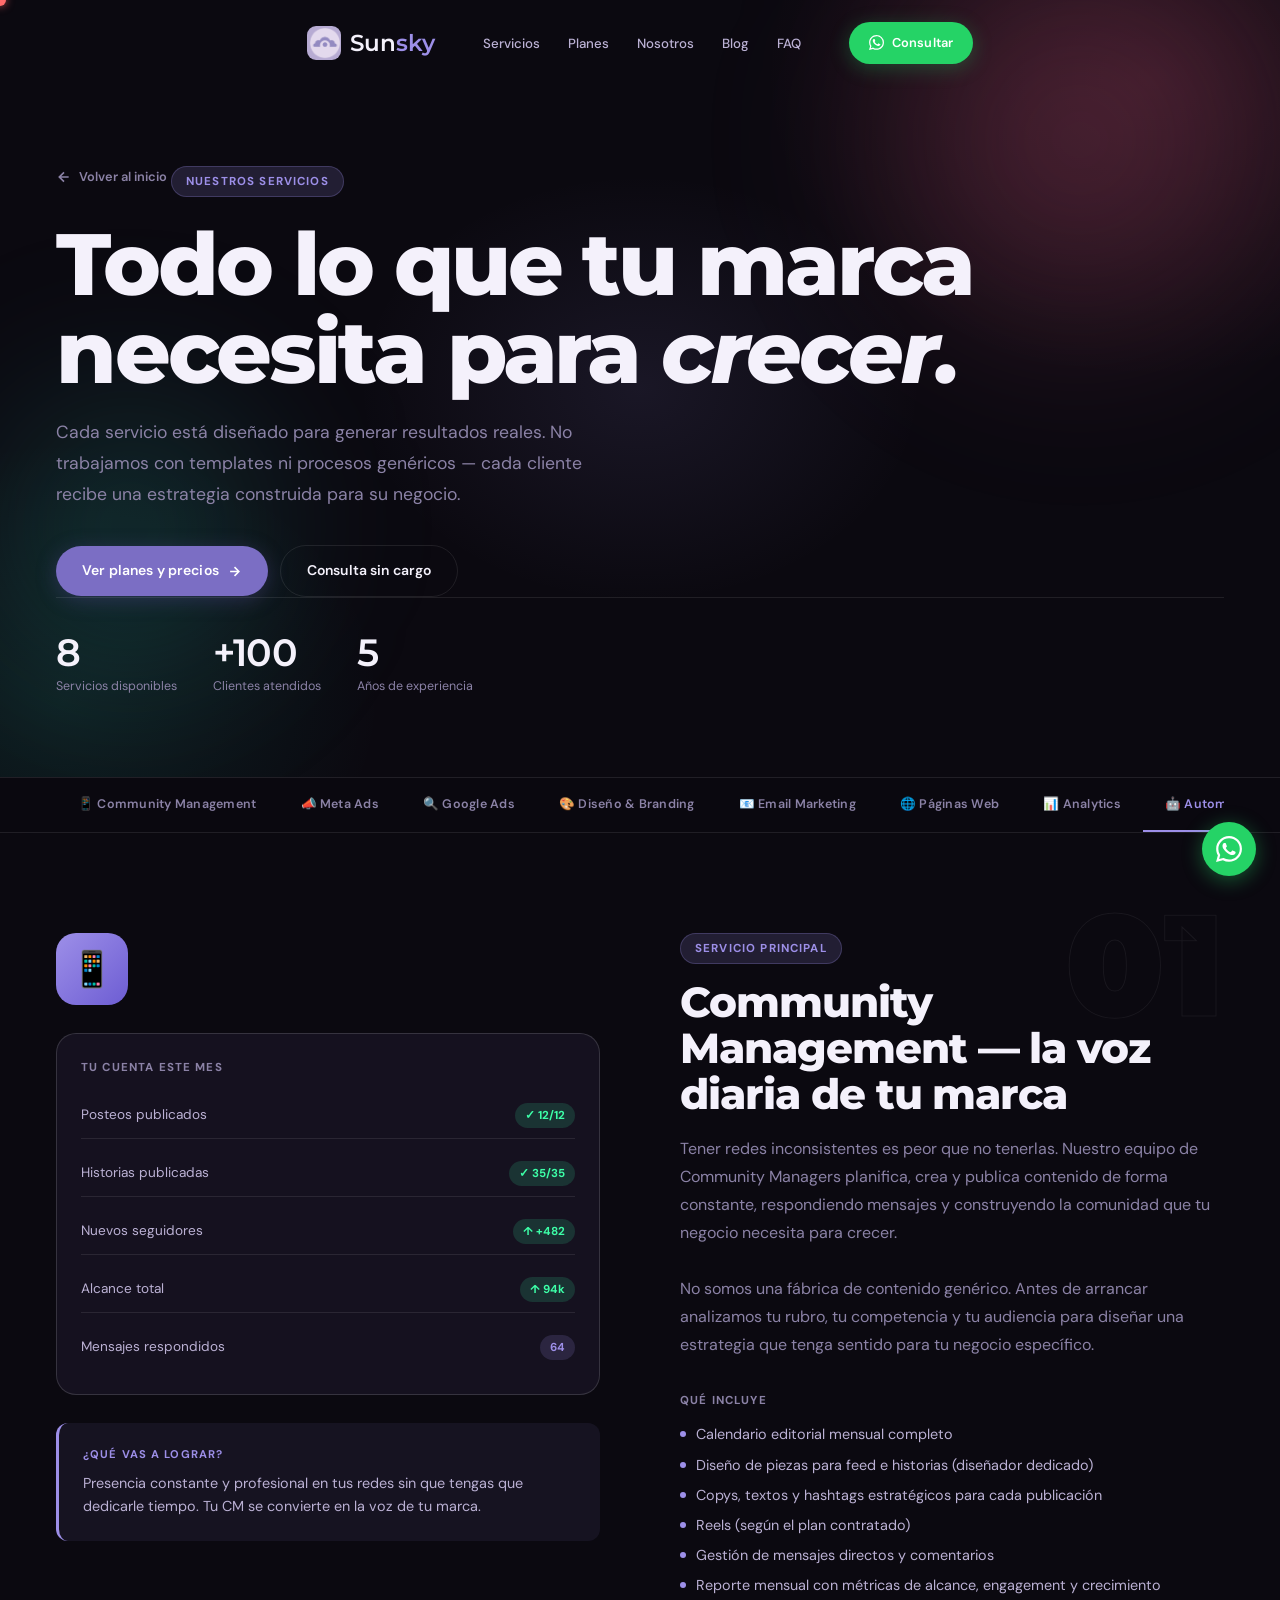
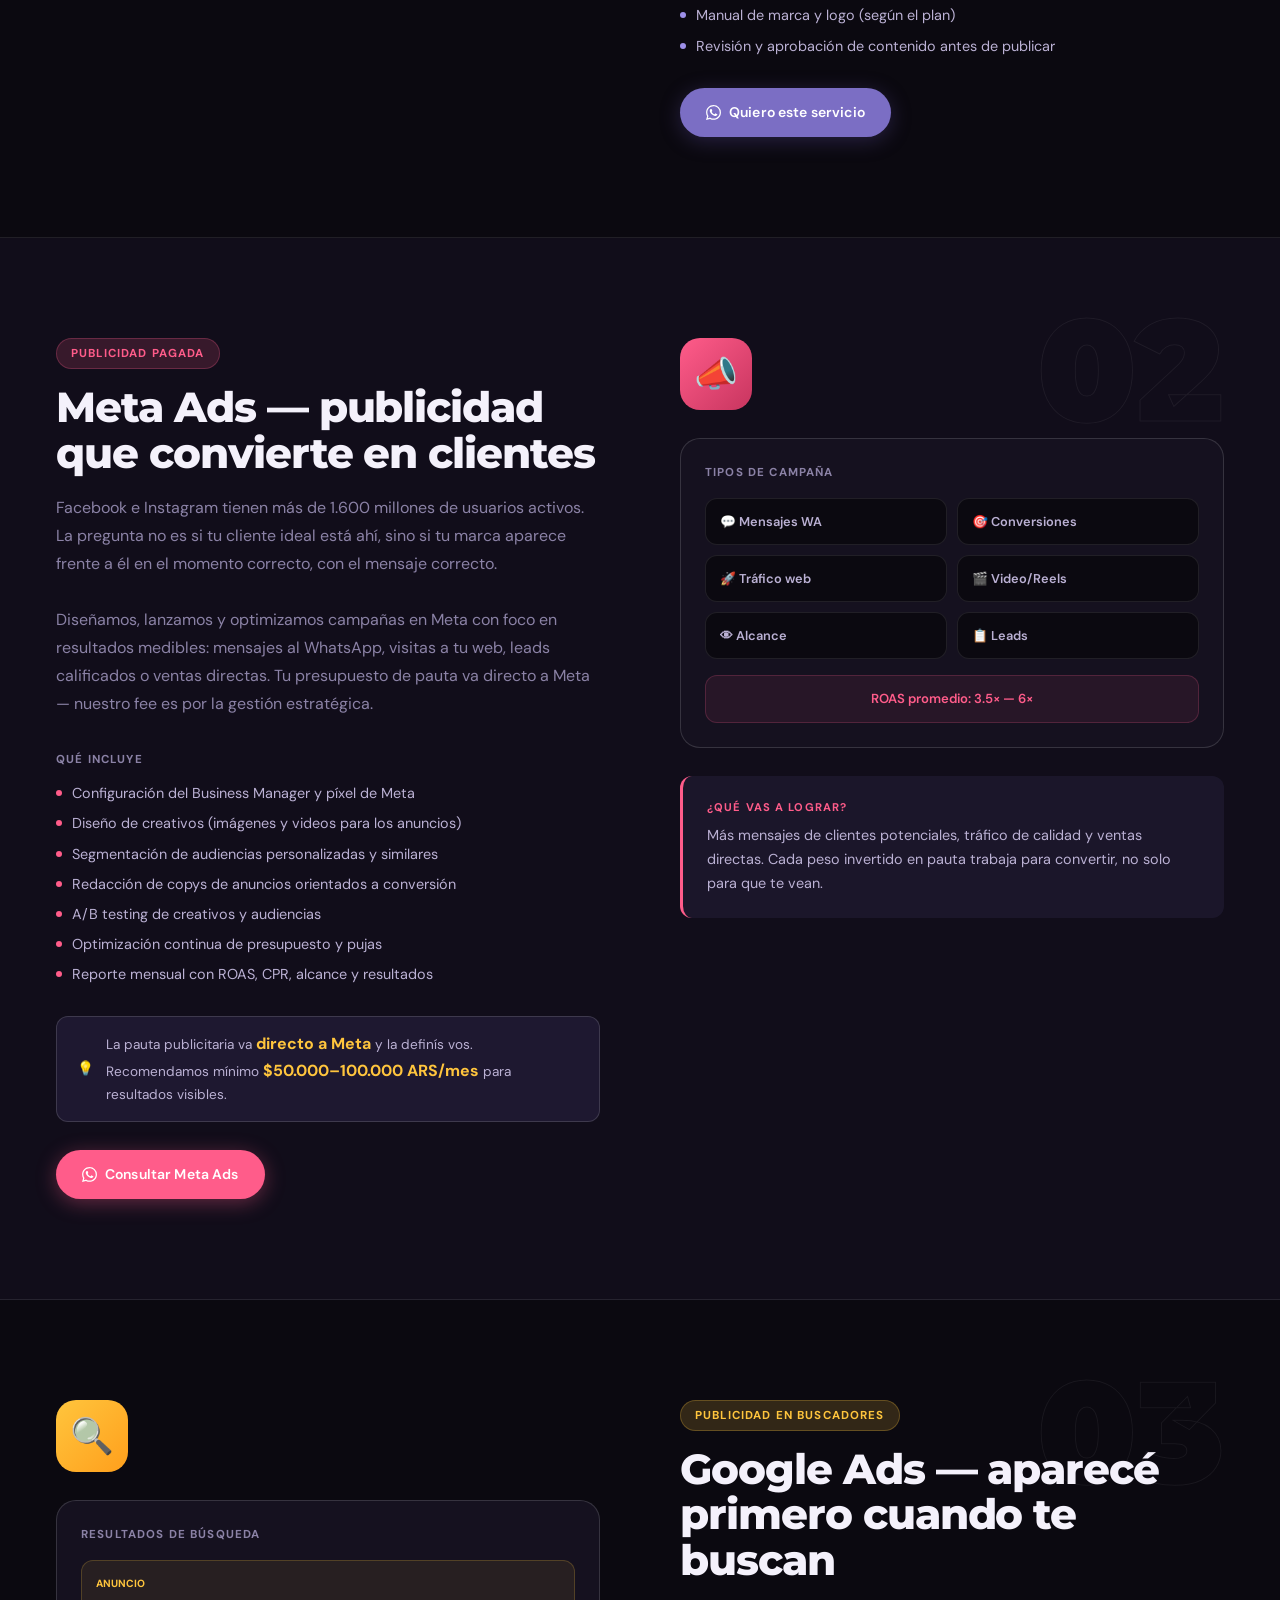
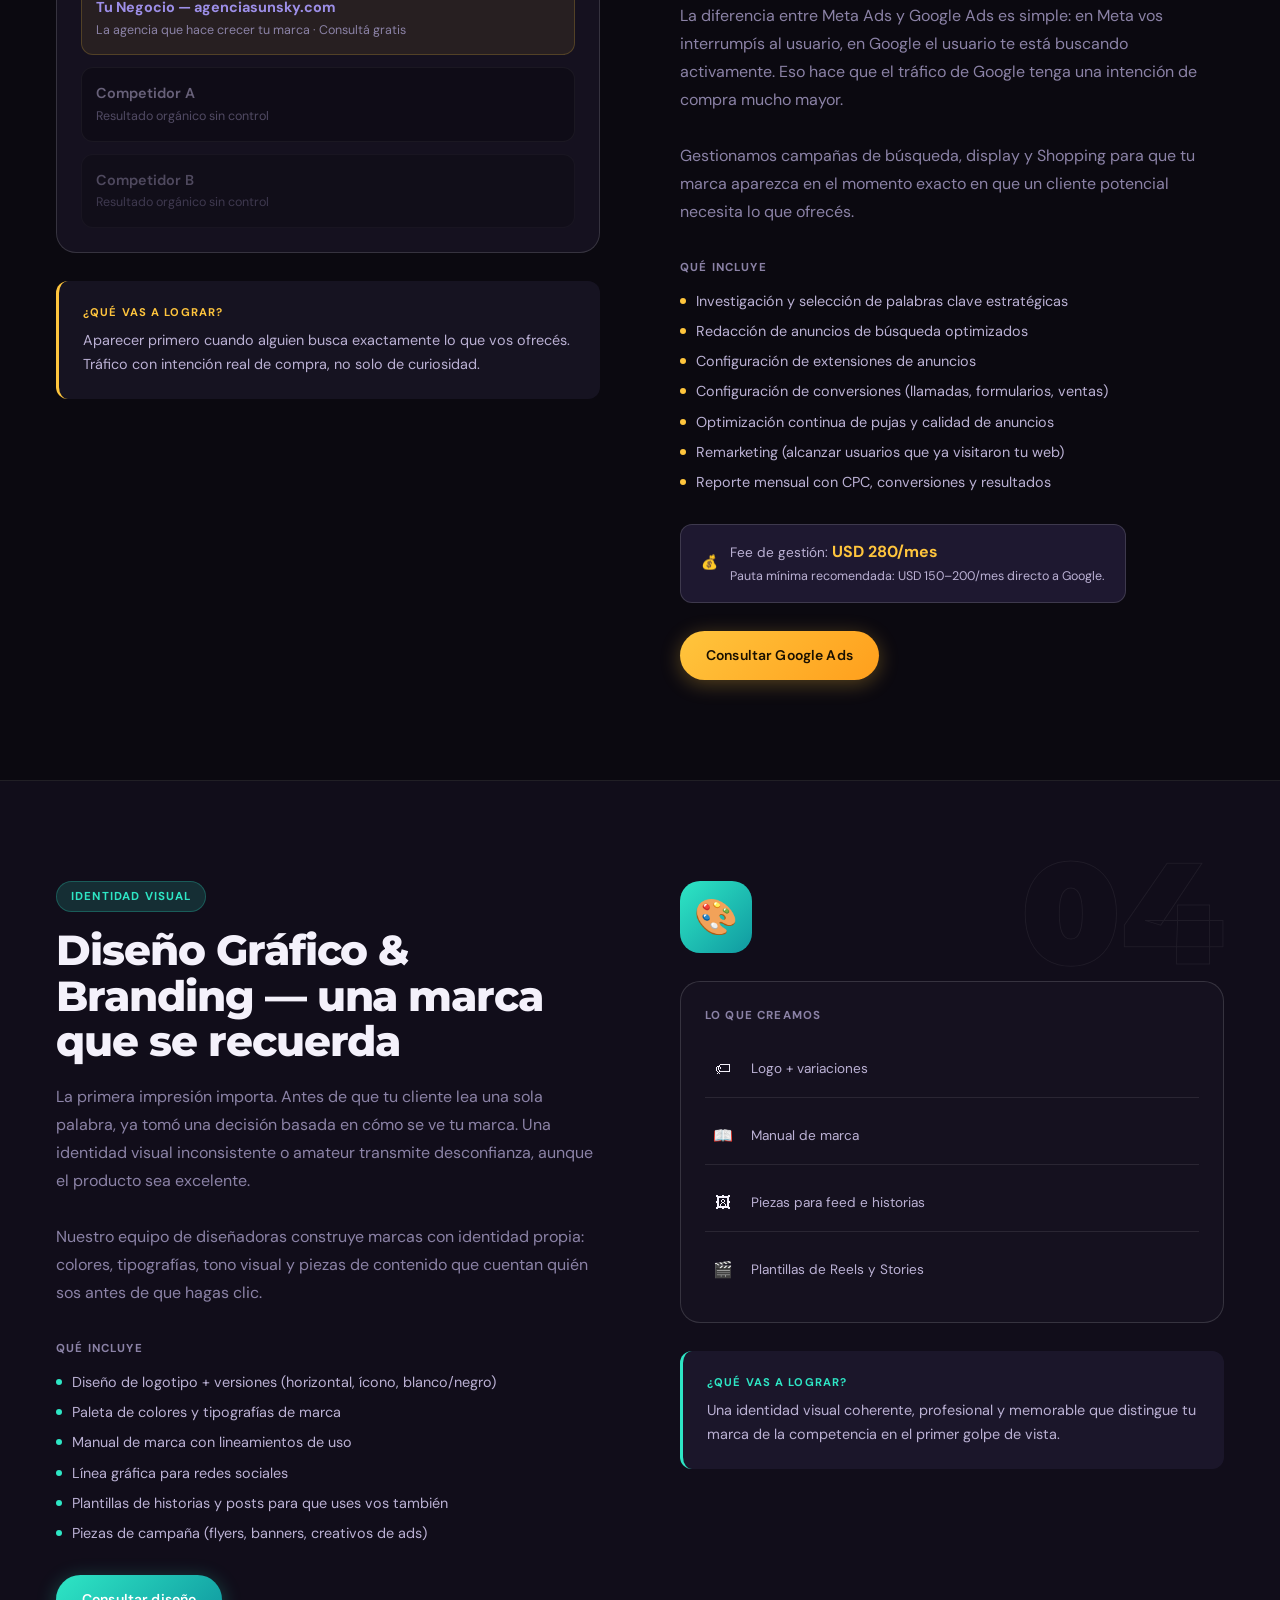
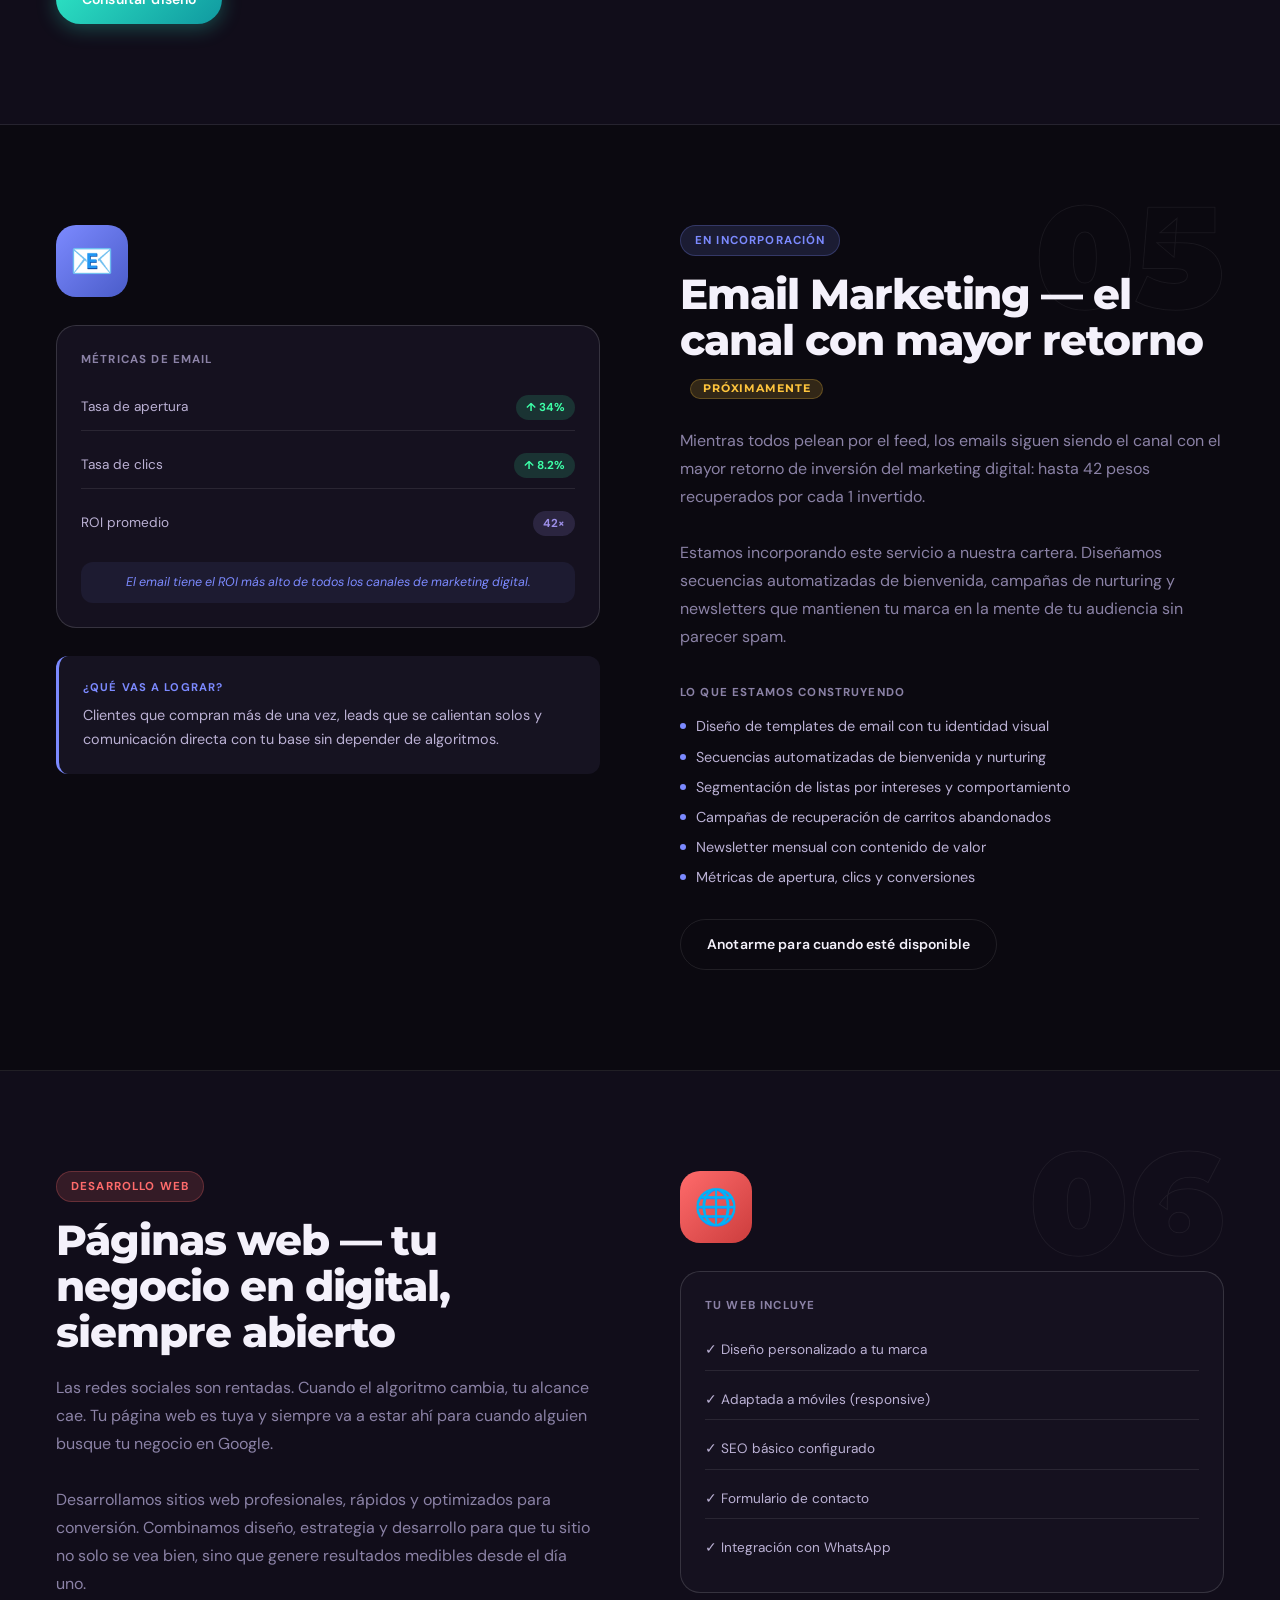
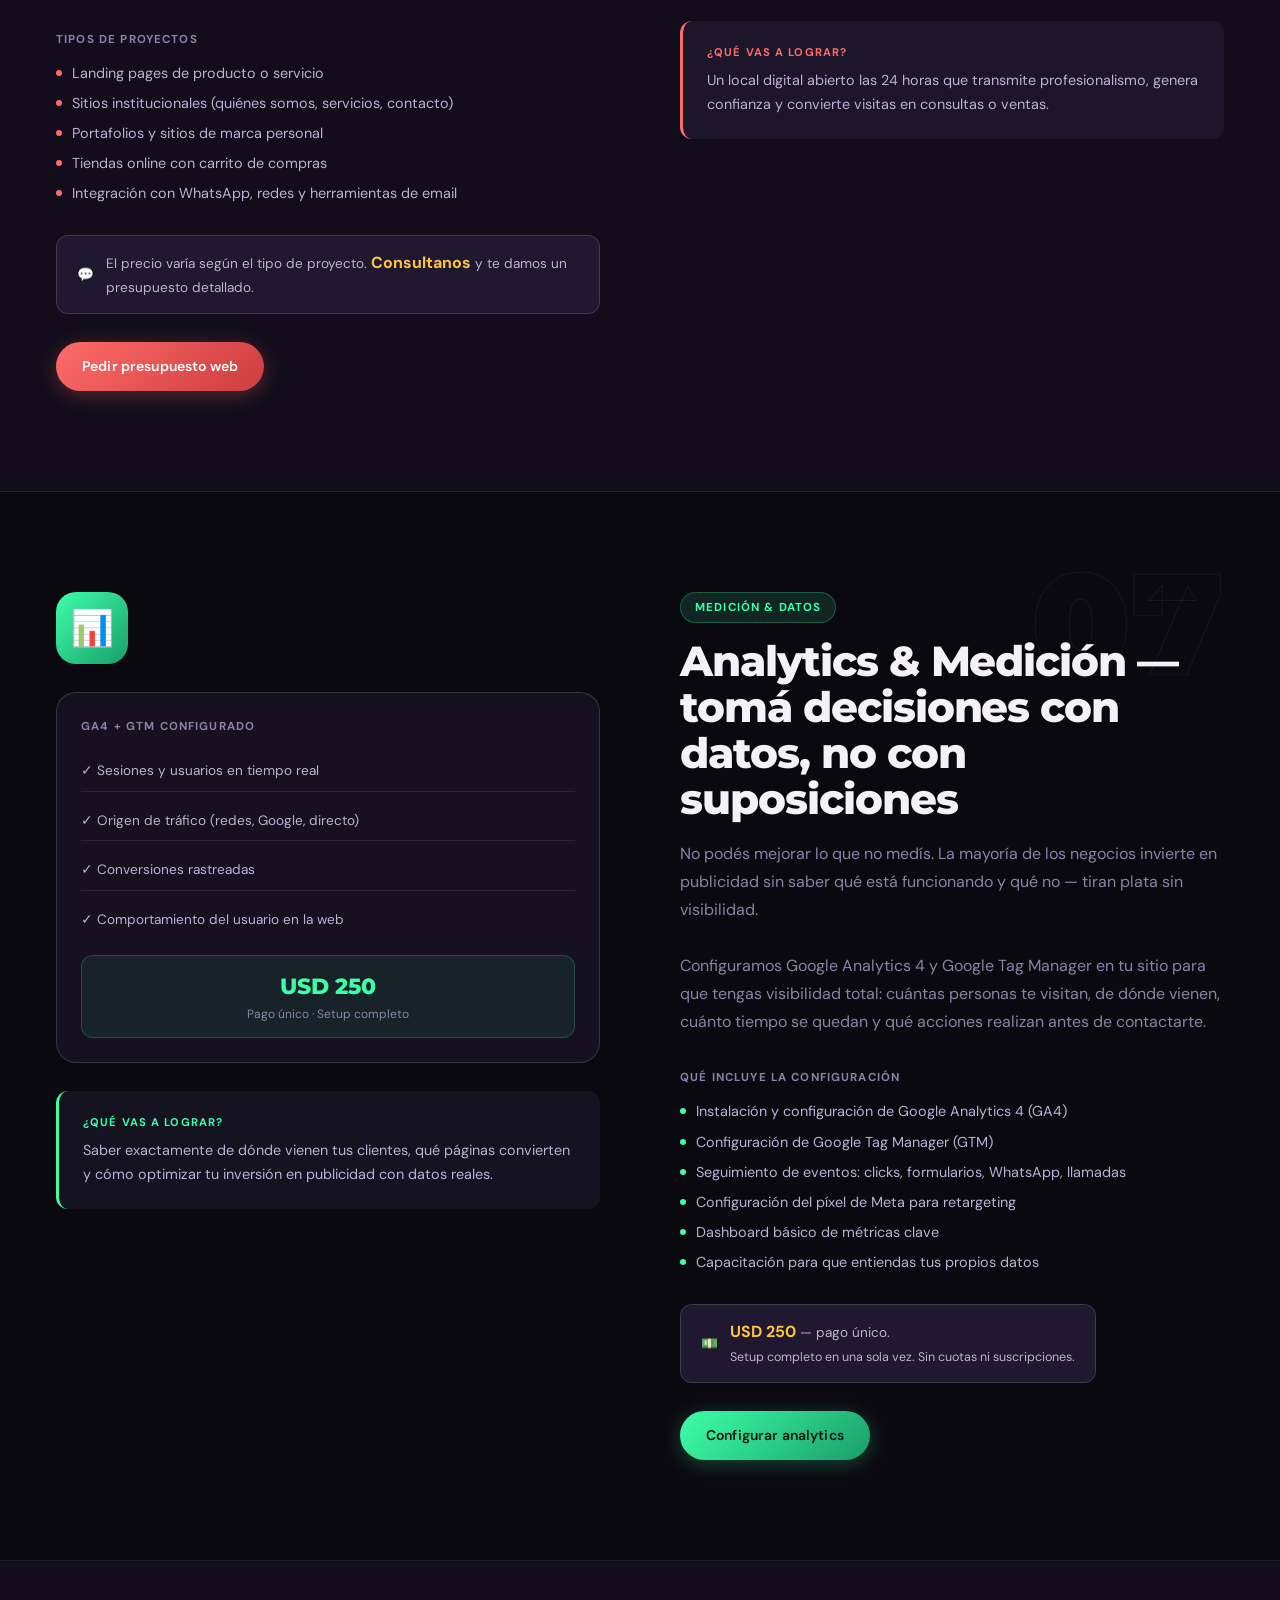
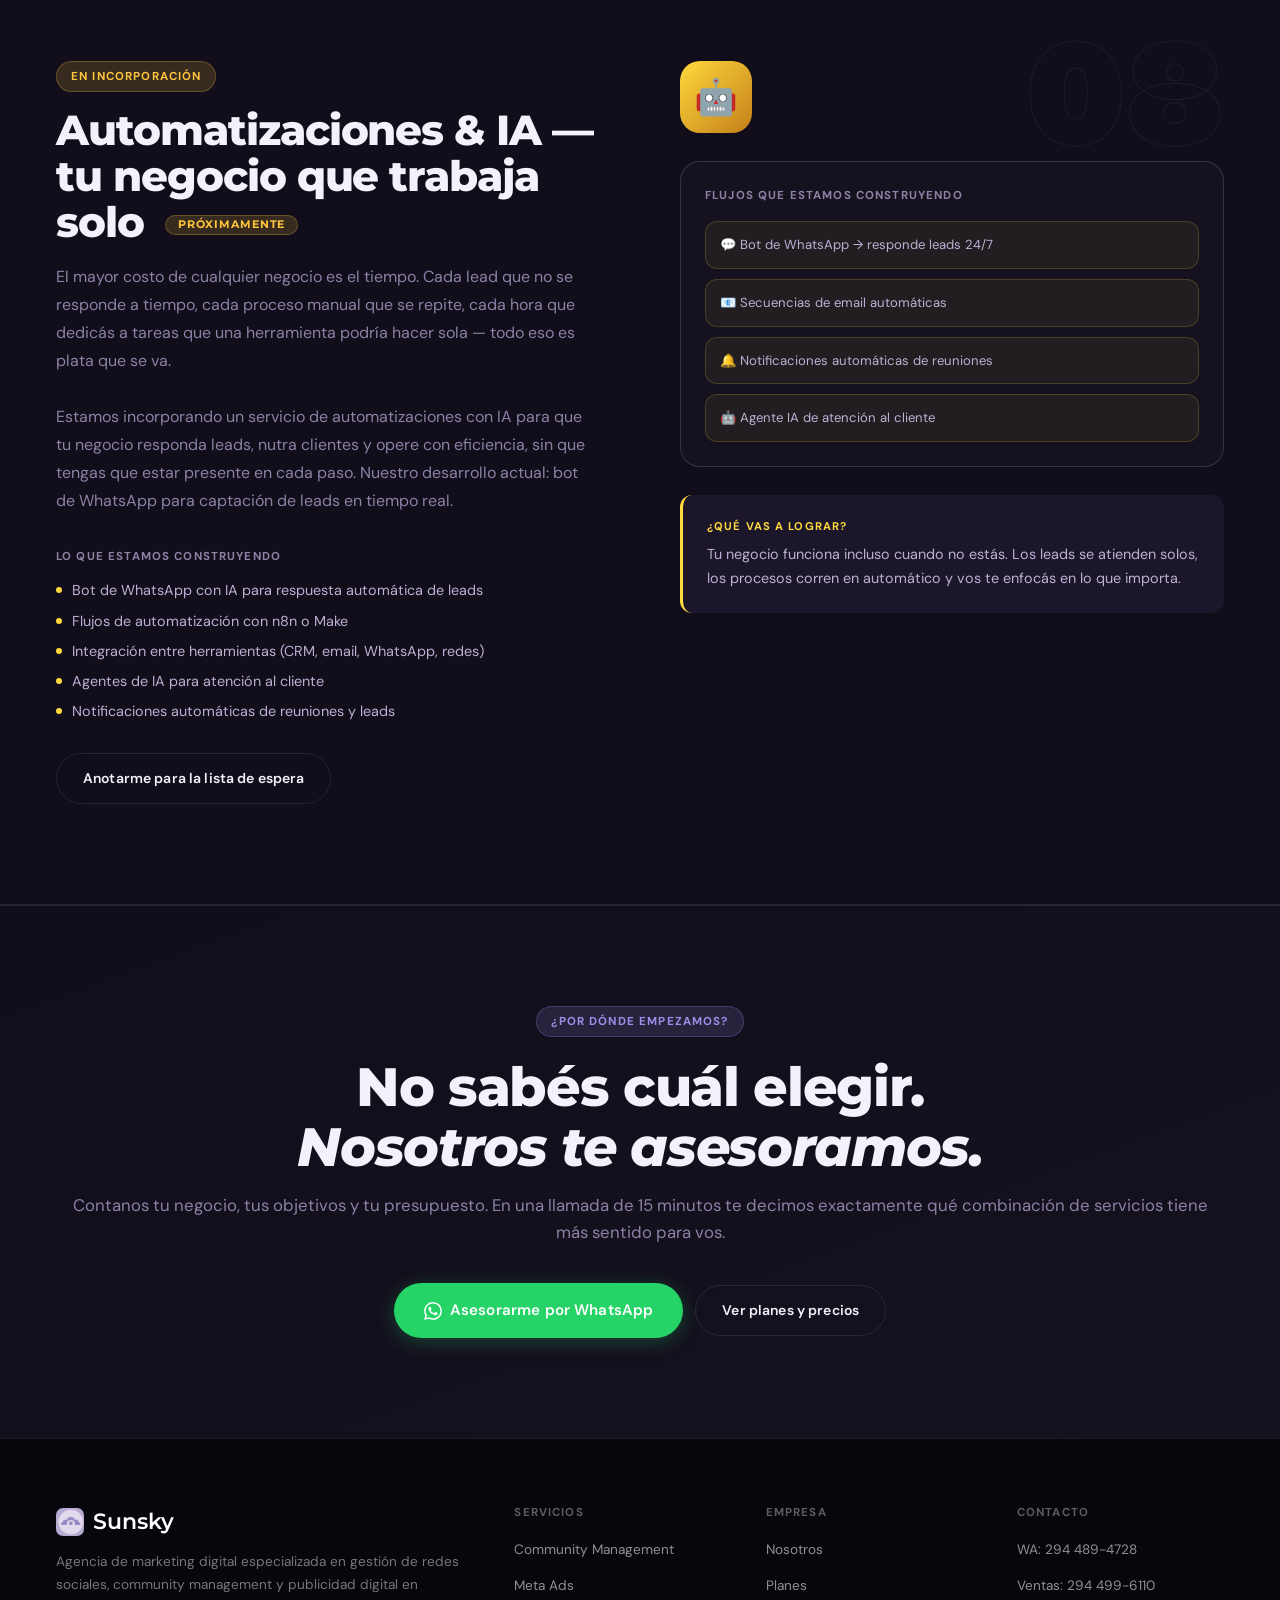
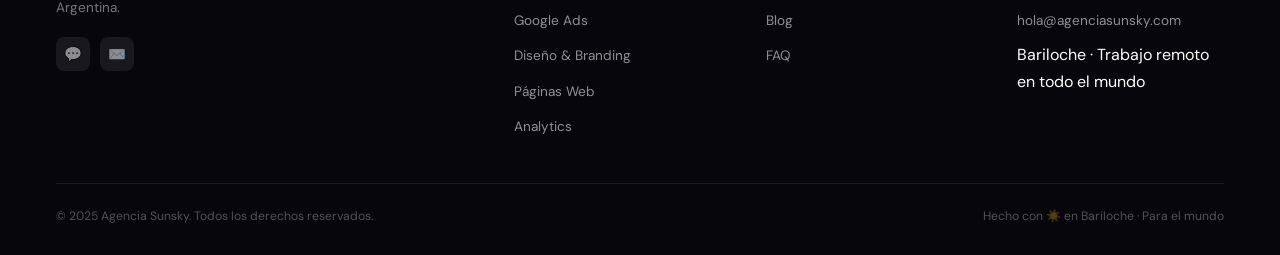
==== commit e70795eb: "fix: add cache-busting ?v=2 to all CSS links to force browser reload Co-Authored-By: Claude Sonnet 4" ====
--- a/servicios/index.html
+++ b/servicios/index.html
@@ -22,11 +22,11 @@
   <link href="https://fonts.googleapis.com/css2?family=Montserrat:ital,wght@0,400;0,500;0,600;0,700;0,800;0,900;1,600;1,800&family=DM+Sans:opsz,wght@9..40,300;9..40,400;9..40,500;9..40,600;9..40,700&display=swap" rel="stylesheet">
 
   <!-- Estilos (mismo orden que index.html + servicios.css) -->
-  <link rel="stylesheet" href="../css/variables.css">
-  <link rel="stylesheet" href="../css/animations.css">
-  <link rel="stylesheet" href="../css/components.css">
-  <link rel="stylesheet" href="../css/layout.css">
-  <link rel="stylesheet" href="../css/servicios.css">
+  <link rel="stylesheet" href="../css/variables.css?v=2">
+  <link rel="stylesheet" href="../css/animations.css?v=2">
+  <link rel="stylesheet" href="../css/components.css?v=2">
+  <link rel="stylesheet" href="../css/layout.css?v=2">
+  <link rel="stylesheet" href="../css/servicios.css?v=2">
 </head>
 <body>
 
--- a/css/animations.css
+++ b/css/animations.css
@@ -12,21 +12,22 @@
 ============================ */
 #cursor {
   position: fixed;
-  width: 10px;
-  height: 10px;
-  background: var(--purple-dark);
+  width: 12px;
+  height: 12px;
+  background: #FF6B6B;
   border-radius: 50%;
   pointer-events: none;
   z-index: 9999;
   transform: translate(-50%, -50%);
-  transition: width .25s ease, height .25s ease, opacity .25s ease;
-  mix-blend-mode: multiply;
+  transition: width .25s ease, height .25s ease, background .25s ease;
+  box-shadow: 0 0 8px rgba(255, 107, 107, .7);
 }
 
 #cursor.hovering {
-  width: 40px;
-  height: 40px;
-  background: rgba(91, 78, 158, .18);
+  width: 38px;
+  height: 38px;
+  background: rgba(255, 107, 107, .15);
+  box-shadow: 0 0 0 2px #FF6B6B;
 }
 
 /* ============================
